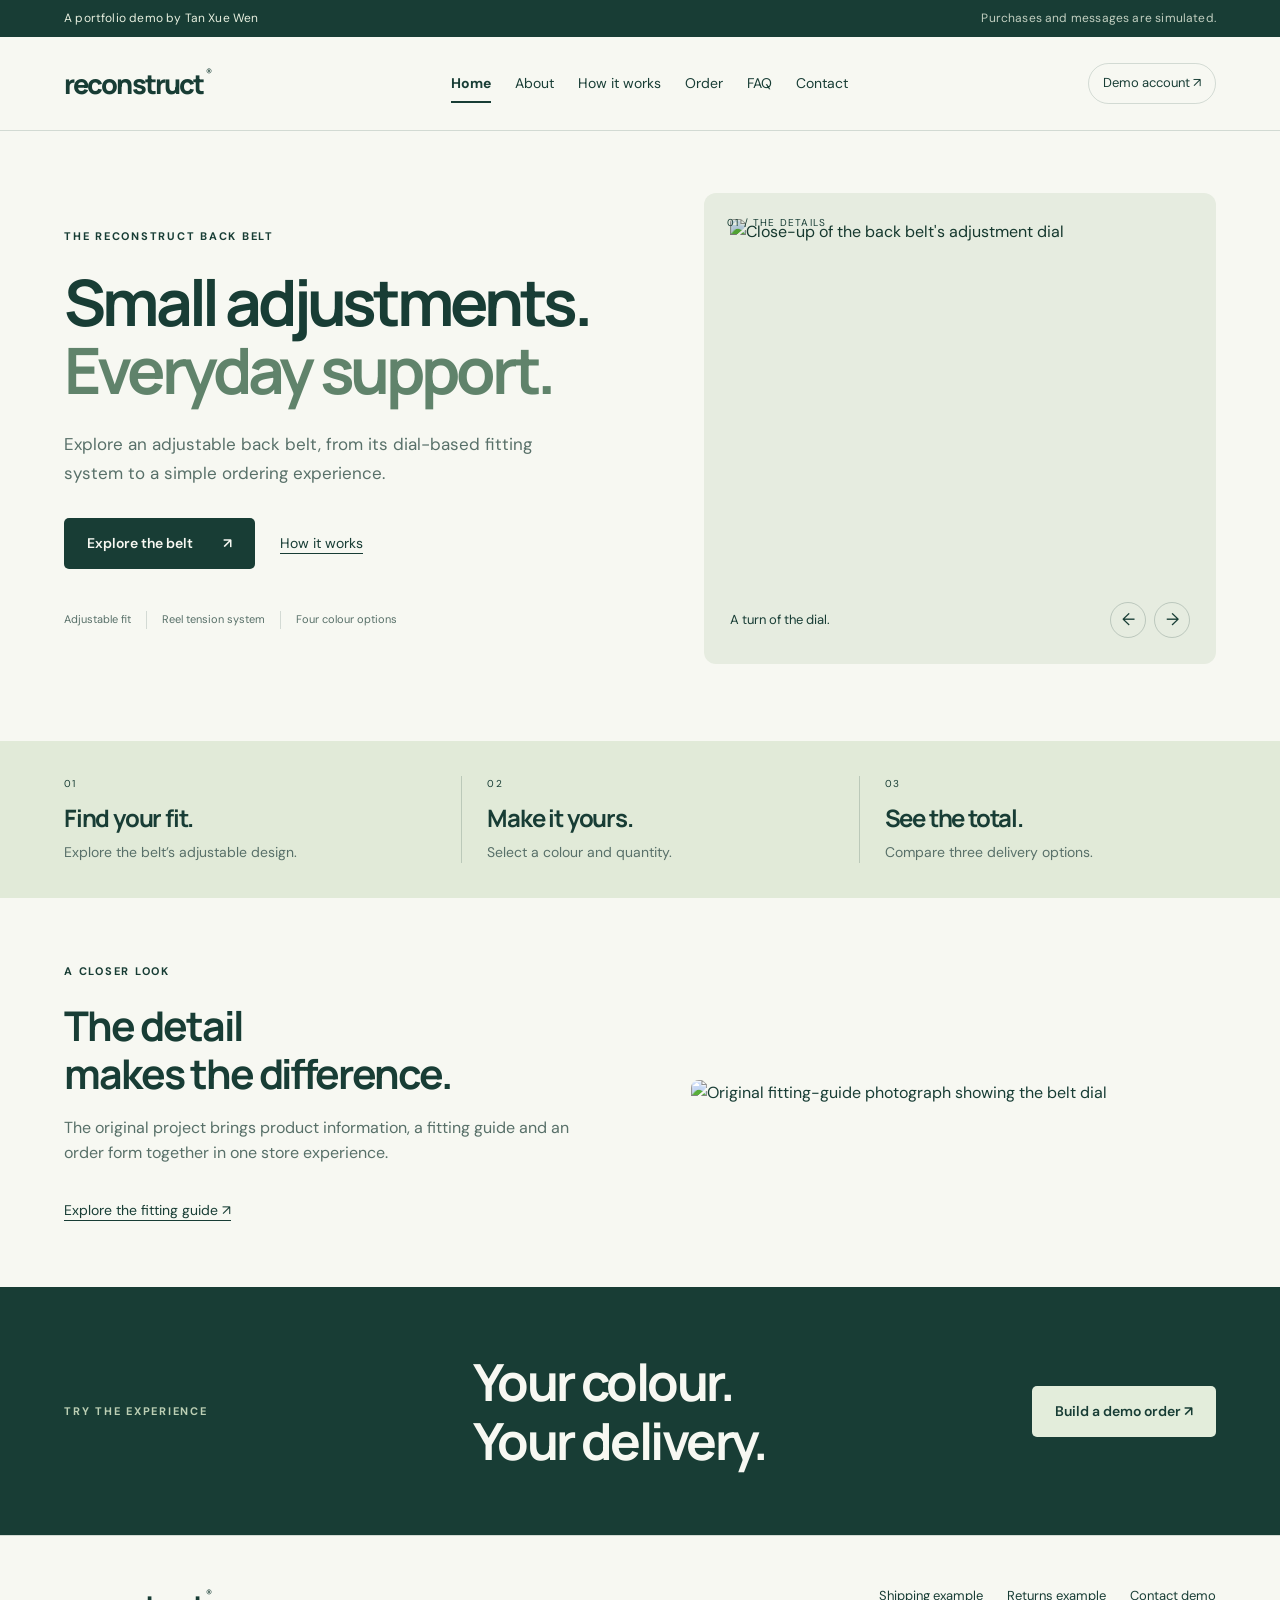
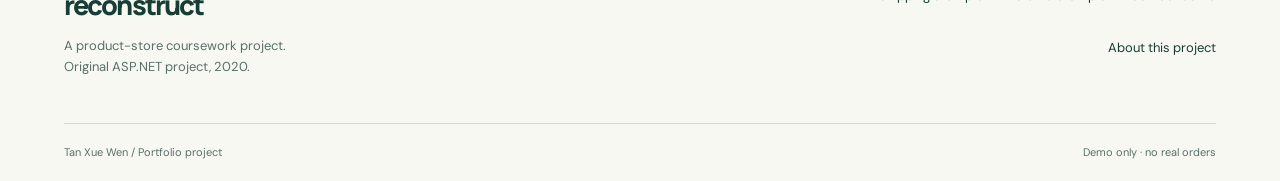
==== docs/index.html @ ed9a34ff "Add refreshed interactive storefront demo" ====
<!doctype html><html lang="en"><head><meta charset="utf-8"><meta name="viewport" content="width=device-width,initial-scale=1"><meta name="theme-color" content="#183d35"><meta name="description" content="Reconstruct: an interactive product-store coursework demo by Tan Xue Wen."><title>Home — Reconstruct</title><link rel="icon" href="data:image/svg+xml,%3Csvg xmlns='http://www.w3.org/2000/svg' viewBox='0 0 32 32'%3E%3Crect rx='8' width='32' height='32' fill='%23183d35'/%3E%3Ctext x='8' y='25' font-size='25' fill='%23e5f0d3'%3ER%3C/text%3E%3C/svg%3E"><link rel="stylesheet" href="styles.css"><script src="app.js" defer></script></head><body><a class="skip" href="#main">Skip to content</a><div class="demo-bar">A portfolio demo by Tan Xue Wen <span>Purchases and messages are simulated.</span></div><header class="site-header"><a class="logo" href="index.html">reconstruct<span>®</span></a><button class="menu-button" aria-label="Open menu" aria-expanded="false" aria-controls="main-nav">Menu <span>+</span></button><nav id="main-nav" aria-label="Main navigation"><a href="index.html" aria-current="page">Home</a><a href="about.html">About</a><a href="how-it-works.html">How it works</a><a href="order.html">Order</a><a href="faq.html">FAQ</a><a href="contact.html">Contact</a></nav><a class="account-link" href="account.html" id="account-link">Demo account <span>↗</span></a></header><main id="main"><section class="hero"><div class="hero-copy"><p class="eyebrow">THE RECONSTRUCT BACK BELT</p><h1>Small adjustments.<br><em>Everyday support.</em></h1><p class="lead">Explore an adjustable back belt, from its dial-based fitting system to a simple ordering experience.</p><div class="actions"><a class="button" href="order.html">Explore the belt <span>↗</span></a><a class="text-link" href="how-it-works.html">How it works</a></div><div class="hero-details"><span>Adjustable fit</span><span>Reel tension system</span><span>Four colour options</span></div></div><div class="hero-product"><span class="product-index">01 / THE DETAILS</span><img id="gallery-image" src="assets/dial.png" alt="Close-up of the back belt's adjustment dial"><div class="gallery-controls"><span id="gallery-caption" aria-live="polite">A turn of the dial.</span><div><button type="button" id="gallery-prev" aria-label="Previous product image">←</button><button type="button" id="gallery-next" aria-label="Next product image">→</button></div></div></div></section><section class="feature-strip"><div><span>01</span><h2>Find your fit.</h2><p>Explore the belt’s adjustable design.</p></div><div><span>02</span><h2>Make it yours.</h2><p>Select a colour and quantity.</p></div><div><span>03</span><h2>See the total.</h2><p>Compare three delivery options.</p></div></section><section class="section split"><div><p class="eyebrow">A CLOSER LOOK</p><h2>The detail<br>makes the difference.</h2><p>The original project brings product information, a fitting guide and an order form together in one store experience.</p><a class="text-link" href="how-it-works.html">Explore the fitting guide ↗</a></div><img src="assets/fitting.png" alt="Original fitting-guide photograph showing the belt dial" loading="lazy"></section><section class="cta"><p class="eyebrow">TRY THE EXPERIENCE</p><h2>Your colour.<br>Your delivery.</h2><a class="button light" href="order.html">Build a demo order ↗</a></section></main><footer><div class="footer-brand"><a class="logo" href="index.html">reconstruct<span>®</span></a><p>A product-store coursework project.<br>Original ASP.NET project, 2020.</p></div><div class="footer-links"><a href="shipping.html">Shipping example</a><a href="returns.html">Returns example</a><a href="contact.html">Contact demo</a><a href="about.html#project">About this project</a></div><div class="footer-note"><span>Tan Xue Wen / Portfolio project</span><span>Demo only · no real orders</span></div></footer></body></html>
---- docs/styles.css ----
@import url('https://fonts.googleapis.com/css2?family=DM+Sans:wght@400;500;600;700&family=Manrope:wght@400;500;600;700;800&display=swap');
:root{--ink:#183d35;--muted:#587069;--paper:#f7f8f2;--mint:#e1ead8;--line:#183d3529;--orange:#bb5731;--sans:'DM Sans',Arial,sans-serif;--display:'Manrope',Arial,sans-serif}
*{box-sizing:border-box}body{margin:0;background:var(--paper);color:var(--ink);font-family:var(--sans);line-height:1.6}h1,h2,h3,p{margin:0}h1,h2,h3{font-family:var(--display);line-height:1.15;letter-spacing:-.05em}a{color:inherit;text-decoration:none}button,input,select,textarea{font:inherit}button,a,input,select,textarea{outline-offset:4px}button{cursor:pointer}img{display:block;max-width:100%}[hidden]{display:none!important}:focus-visible{outline:3px solid var(--orange)}.skip{position:absolute;top:8px;left:15px;z-index:50;background:white;padding:8px 16px;transform:translateY(-180%)}.skip:focus{transform:none}.demo-bar{background:var(--ink);color:#e7efdf;padding:9px 5vw;display:flex;justify-content:space-between;font-size:12px;letter-spacing:.015em}.demo-bar span{opacity:.82}.site-header{padding:26px 5vw;display:flex;align-items:center;justify-content:space-between;gap:25px;border-bottom:1px solid var(--line)}.logo{font:800 27px var(--display);letter-spacing:-.07em}.logo>span{font:12px var(--sans);vertical-align:top;margin-left:3px}.site-header nav{display:flex;gap:24px;font-size:14px}.site-header nav a{position:relative;white-space:nowrap}.site-header nav a[aria-current]{font-weight:700}.site-header nav a[aria-current]:after{content:'';position:absolute;left:0;right:0;bottom:-8px;height:2px;background:var(--ink)}.account-link{font-size:13px;border:1px solid var(--line);padding:9px 14px;border-radius:30px;white-space:nowrap;max-width:200px;overflow:hidden;text-overflow:ellipsis}.account-link span{padding-left:8px}.menu-button{display:none}.hero{padding:45px 5vw 60px;display:grid;grid-template-columns:1.1fr 1fr;gap:6vw;align-items:center;max-width:1500px;margin:auto;min-height:610px}.eyebrow{font-size:11px;letter-spacing:.16em;font-weight:700;margin-bottom:23px;line-height:1.5}.hero h1{font-size:clamp(46px,5vw,78px);line-height:1.07;letter-spacing:-.065em}.hero h1 em{font-style:normal;color:#60836b}.lead{font-size:17px;color:var(--muted);line-height:1.7;max-width:490px;margin-top:25px}.actions{display:flex;align-items:center;gap:25px;flex-wrap:wrap;margin-top:30px}.button{border:0;display:inline-flex;align-items:center;justify-content:space-between;gap:30px;background:var(--ink);color:#f7f8f2;padding:16px 23px;border-radius:5px;font-size:14px;font-weight:600;line-height:1.4}.button:hover{background:#2f584c}.button.light{background:#e3eddb;color:var(--ink)}.text-link,.text-button{font-size:14px;text-decoration:underline;text-underline-offset:5px}.text-button{border:0;padding:0;background:none;color:var(--ink)}.hero-details{display:flex;gap:0;font-size:11px;color:var(--muted);margin-top:42px}.hero-details span{padding:0 15px;border-left:1px solid var(--line)}.hero-details span:first-child{padding-left:0;border:0}.hero-product{background:#e6ece0;position:relative;border-radius:12px;padding:26px}.product-index{position:absolute;top:22px;left:23px;font-size:10px;letter-spacing:.12em;z-index:1}.hero-product>img{width:100%;height:365px;object-fit:cover;mix-blend-mode:multiply;border-radius:4px}.gallery-controls{display:flex;justify-content:space-between;align-items:center;gap:15px;margin-top:18px;font-size:13px}.gallery-controls>div{display:flex;gap:8px}.gallery-controls button{border:1px solid #183d3535;border-radius:50%;width:36px;height:36px;background:none;color:var(--ink);font-size:17px}.gallery-controls button:hover{background:var(--paper)}.feature-strip{padding:35px 5vw;display:grid;grid-template-columns:repeat(3,1fr);gap:40px;background:var(--mint)}.feature-strip>div{padding-left:25px;border-left:1px solid #183d3530;position:relative}.feature-strip>div:first-child{padding-left:0;border:0}.feature-strip span{display:block;font-size:10px;letter-spacing:.12em;margin-bottom:12px}.feature-strip h2{font-size:24px}.feature-strip p{font-size:14px;color:var(--muted);margin-top:9px}.section{padding:65px 5vw;max-width:1500px;margin:auto}.split{display:grid;grid-template-columns:1fr 1fr;gap:8vw;align-items:center}.section h2{font-size:clamp(30px,3.2vw,48px)}.section p:not(.eyebrow){color:var(--muted);margin:18px 0;max-width:560px}.split>img{width:100%;border-radius:8px}.split .text-link{display:inline-block;margin-top:15px}.cta{background:var(--ink);color:var(--paper);padding:65px 5vw;display:flex;align-items:center;justify-content:space-between;gap:40px}.cta .eyebrow{margin:0;color:#bccfb4}.cta h2{font-size:clamp(40px,4vw,60px)}footer{padding:50px 5vw 20px;display:grid;grid-template-columns:1fr 1fr;gap:45px;border-top:1px solid var(--line)}.footer-brand p{font-size:13px;color:var(--muted);margin-top:13px}.footer-links{display:flex;justify-content:flex-end;align-items:flex-start;flex-wrap:wrap;gap:12px 24px;font-size:13px;max-width:400px;justify-self:end}.footer-note{grid-column:1/-1;display:flex;justify-content:space-between;gap:20px;border-top:1px solid var(--line);padding-top:20px;font-size:11px;color:var(--muted)}.page-intro{padding:65px 5vw 25px;max-width:1500px;margin:auto}.page-intro h1{font-size:clamp(46px,5vw,72px)}.page-intro.compact{padding-bottom:0}.wide-image{width:100%;border-radius:8px}.project-notes{background:var(--mint);max-width:none}.note-grid{display:grid;grid-template-columns:repeat(3,1fr);gap:40px;margin-top:40px}.note-grid h3{font-size:24px}.note-grid p{font-size:15px}.order-layout{display:grid;grid-template-columns:1fr 1.2fr;align-items:start;gap:8vw}.order-summary{position:sticky;top:25px;border:1px solid var(--line);padding:26px;border-radius:10px;background:white}.order-summary>img{width:100%;max-height:300px;object-fit:contain;margin-bottom:24px}.order-summary h2{font-size:36px}.order-summary small{font:13px var(--sans);letter-spacing:0;color:var(--muted)}.order-summary .eyebrow{margin-bottom:14px}.order-summary dl{margin-top:30px}.order-summary dl>div{display:flex;justify-content:space-between;gap:20px;padding:12px 0;border-bottom:1px solid var(--line);font-size:14px}.order-summary dd{margin:0}.order-summary dl .total{font-size:20px;font-weight:700;padding-top:18px}.small{font-size:12px!important;color:var(--muted)}.form-top{display:flex;align-items:center;justify-content:space-between;gap:20px;margin-bottom:12px}.form-top h2,form h2{font-size:26px}.field{margin-bottom:20px;min-width:0}.field>label{display:block;font-weight:600;font-size:14px;margin-bottom:8px}.field input,.field select,.field textarea{display:block;width:100%;background:#fff;border:1px solid #183d3540;padding:12px 14px;border-radius:5px;color:var(--ink);font-size:16px;line-height:1.5}.field input:focus,.field select:focus,.field textarea:focus{border-color:var(--ink)}.field-pair{display:grid;grid-template-columns:1fr 1fr;gap:20px}.form-hint{font-size:12px;color:var(--muted);margin:0 0 20px!important;display:block}.field .form-hint{margin-top:7px!important}.form-section-title{margin:35px 0 24px}fieldset{padding:0;border:0;margin:0 0 28px}legend{font-weight:600;font-size:14px;margin-bottom:12px}.colour-options{display:flex;gap:10px;flex-wrap:wrap}.colour-options label{display:flex;align-items:center;gap:7px;padding:9px 11px;background:#fff;border:1px solid var(--line);border-radius:5px;font-size:13px}.colour-options span{width:13px;height:13px;border-radius:50%;background:var(--swatch)}input[type=radio],input[type=checkbox]{accent-color:var(--ink);width:16px;height:16px;flex-shrink:0}.shipping-options label{display:flex;align-items:center;gap:12px;border:1px solid var(--line);padding:13px;border-radius:5px;background:#fff;margin-bottom:9px;font-size:14px}.shipping-options label small{display:block;color:var(--muted);font-size:12px}.shipping-options strong{margin-left:auto;font-size:13px}.check-field{display:flex;align-items:center;gap:10px;font-size:13px;margin-bottom:24px}.form-actions{display:flex;align-items:center;gap:25px;flex-wrap:wrap}.form-result{background:var(--mint);border:1px solid #183d3545;border-radius:8px;padding:22px;margin-top:25px!important;color:var(--ink)!important}.form-result h3{font-size:24px;margin-bottom:16px}.form-result p{color:var(--ink)!important}.faq-list{max-width:1000px}.faq-list details{padding:24px 0;border-bottom:1px solid var(--line)}.faq-list summary{display:flex;justify-content:space-between;gap:25px;cursor:pointer;list-style:none;font-size:20px;font-weight:600;line-height:1.4}.faq-list summary::-webkit-details-marker{display:none}.faq-list summary span{font-weight:400;font-size:25px;flex-shrink:0}.faq-list details[open] summary span{transform:rotate(45deg)}.faq-list .text-link{display:inline-block;margin-top:32px}.contact-layout{display:grid;grid-template-columns:.8fr 1fr;gap:12vw}.contact-layout form{max-width:580px}.account-section{max-width:760px;margin-left:0}.account-section .small{margin-top:30px}.policy{max-width:1000px;margin-left:0}.policy table{width:100%;border-collapse:collapse;margin:30px 0;text-align:left;font-size:15px}.policy th,.policy td{border-bottom:1px solid var(--line);padding:15px 10px}.policy th{font-size:12px;color:var(--muted)}
@media(min-width:1500px){.demo-bar,.site-header,.feature-strip,.cta,footer{padding-left:max(5vw,calc((100vw - 1350px)/2));padding-right:max(5vw,calc((100vw - 1350px)/2))}}
@media(max-width:1050px){.site-header{gap:15px}.site-header nav{gap:15px;font-size:13px}.logo{font-size:23px}.account-link{font-size:12px;padding:8px 11px}.hero{gap:4vw}.hero h1{font-size:55px}.hero-product>img{height:310px}.hero-details{flex-wrap:wrap;gap:10px;font-size:10px}.hero-details span{padding:0 10px}.order-layout{gap:5vw}.form-top{align-items:flex-start;flex-direction:column;gap:10px}}
@media(max-width:760px){.demo-bar{padding:9px 6vw;font-size:10px;display:block;text-align:center}.demo-bar span{display:none}.site-header{padding:22px 6vw;flex-wrap:wrap;position:relative}.logo{font-size:24px}.menu-button{display:flex;align-items:center;gap:12px;margin-left:auto;border:0;background:none;color:var(--ink);font-size:13px;padding:8px}.site-header nav{display:none;order:5;width:100%;flex-wrap:wrap;padding:12px 0 5px;gap:20px}.site-header nav.open{display:flex}.account-link{font-size:11px;max-width:145px}.hero{padding:38px 6vw 40px;grid-template-columns:1fr;gap:35px;min-height:0}.hero h1{font-size:clamp(40px,9vw,60px);letter-spacing:-.065em}.hero .eyebrow{margin-bottom:18px}.lead{font-size:16px;margin-top:22px}.hero-details{margin-top:27px;font-size:11px;gap:8px}.hero-product{padding:20px}.hero-product>img{height:290px}.actions{gap:22px}.feature-strip{padding:30px 6vw;grid-template-columns:1fr;gap:25px}.feature-strip>div,.feature-strip>div:first-child{padding-left:40px;border:0}.feature-strip span{position:absolute;left:0;top:7px}.feature-strip h2{font-size:23px}.section{padding:40px 6vw}.split{grid-template-columns:1fr;gap:28px}.section h2{font-size:34px}.cta{padding:45px 6vw;display:block}.cta h2{font-size:44px;margin:20px 0 26px}footer{padding:35px 6vw 20px;grid-template-columns:1fr;gap:25px}.footer-links{justify-self:start;justify-content:flex-start}.footer-note{font-size:10px;flex-wrap:wrap;gap:6px}.page-intro{padding:40px 6vw 15px}.page-intro h1{font-size:45px}.note-grid{grid-template-columns:1fr;gap:15px}.order-layout{grid-template-columns:1fr;gap:35px}.order-summary{position:static;padding:20px}.order-summary>img{height:180px}.order-summary h2{font-size:32px}.form-top{flex-direction:row;align-items:center}.form-top h2{font-size:24px}.form-top .text-button{font-size:12px}.field-pair{gap:12px}.field select{padding:12px 8px;font-size:14px}.form-result{padding:18px}.contact-layout{grid-template-columns:1fr;gap:20px}.faq-list summary{font-size:18px}.policy table{font-size:12px}.policy th,.policy td{padding:12px 5px}}
@media(prefers-reduced-motion:reduce){*,*:before,*:after{scroll-behavior:auto!important;transition:none!important;animation:none!important}}
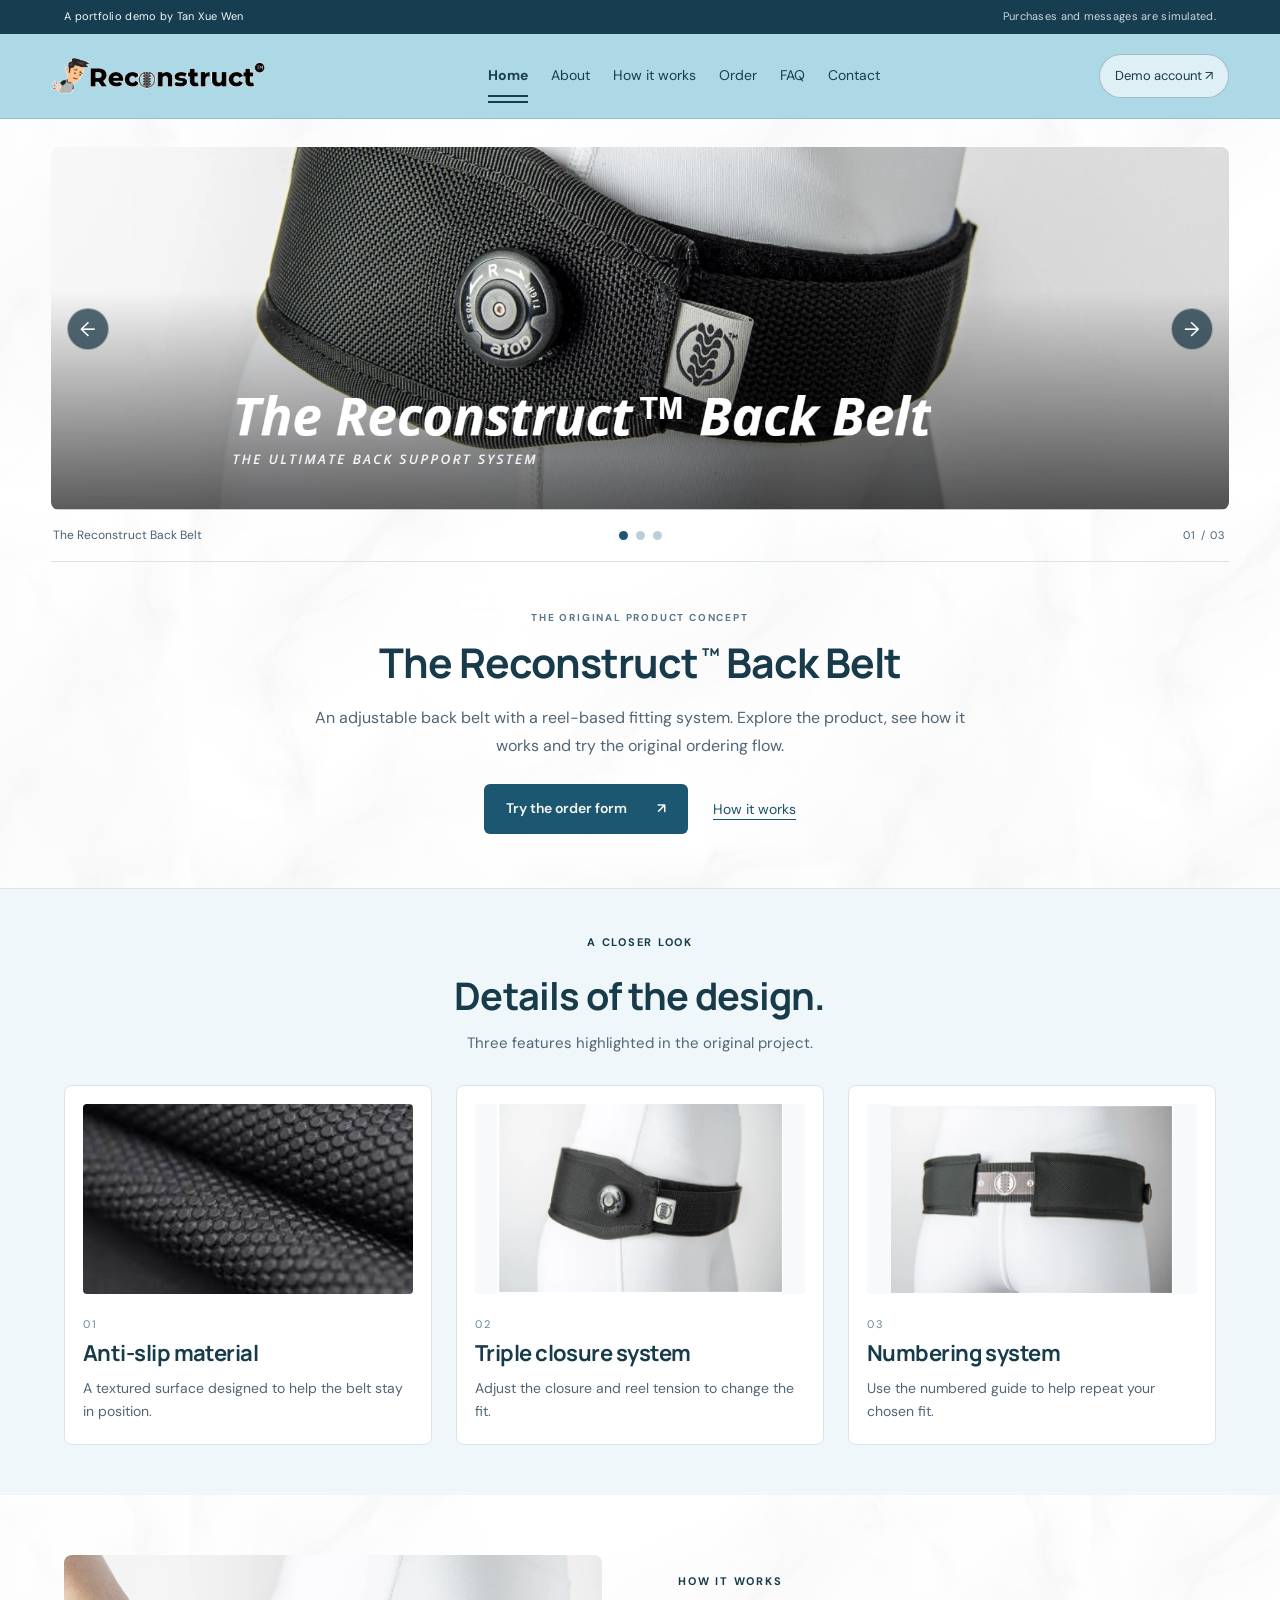
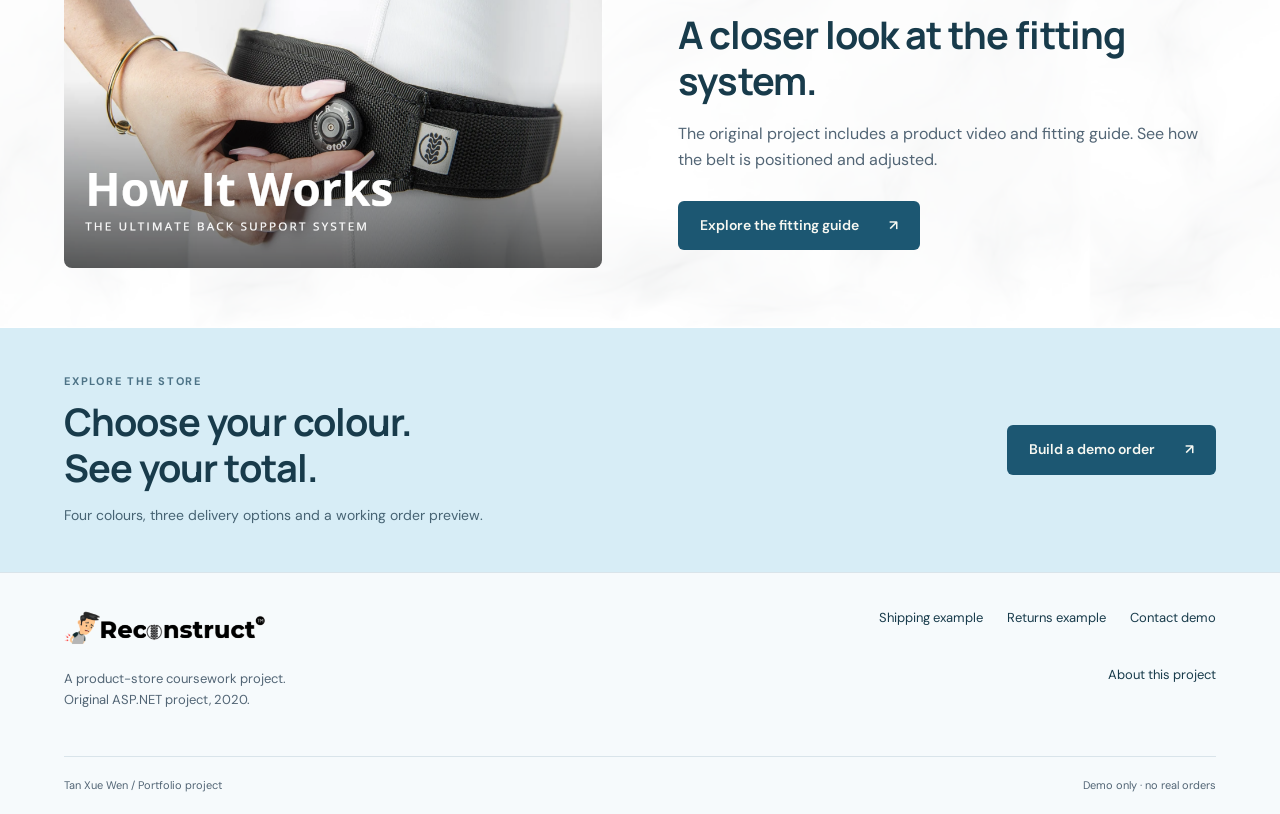
==== commit 5c22b5b4: "Refine original layout with blue navigation, wide slideshow and responsive sections" ====
--- a/docs/index.html
+++ b/docs/index.html
@@ -1 +1,8 @@
-<!doctype html><html lang="en"><head><meta charset="utf-8"><meta name="viewport" content="width=device-width,initial-scale=1"><meta name="theme-color" content="#183d35"><meta name="description" content="Reconstruct: an interactive product-store coursework demo by Tan Xue Wen."><title>Home — Reconstruct</title><link rel="icon" href="data:image/svg+xml,%3Csvg xmlns='http://www.w3.org/2000/svg' viewBox='0 0 32 32'%3E%3Crect rx='8' width='32' height='32' fill='%23183d35'/%3E%3Ctext x='8' y='25' font-size='25' fill='%23e5f0d3'%3ER%3C/text%3E%3C/svg%3E"><link rel="stylesheet" href="styles.css"><script src="app.js" defer></script></head><body><a class="skip" href="#main">Skip to content</a><div class="demo-bar">A portfolio demo by Tan Xue Wen <span>Purchases and messages are simulated.</span></div><header class="site-header"><a class="logo" href="index.html">reconstruct<span>®</span></a><button class="menu-button" aria-label="Open menu" aria-expanded="false" aria-controls="main-nav">Menu <span>+</span></button><nav id="main-nav" aria-label="Main navigation"><a href="index.html" aria-current="page">Home</a><a href="about.html">About</a><a href="how-it-works.html">How it works</a><a href="order.html">Order</a><a href="faq.html">FAQ</a><a href="contact.html">Contact</a></nav><a class="account-link" href="account.html" id="account-link">Demo account <span>↗</span></a></header><main id="main"><section class="hero"><div class="hero-copy"><p class="eyebrow">THE RECONSTRUCT BACK BELT</p><h1>Small adjustments.<br><em>Everyday support.</em></h1><p class="lead">Explore an adjustable back belt, from its dial-based fitting system to a simple ordering experience.</p><div class="actions"><a class="button" href="order.html">Explore the belt <span>↗</span></a><a class="text-link" href="how-it-works.html">How it works</a></div><div class="hero-details"><span>Adjustable fit</span><span>Reel tension system</span><span>Four colour options</span></div></div><div class="hero-product"><span class="product-index">01 / THE DETAILS</span><img id="gallery-image" src="assets/dial.png" alt="Close-up of the back belt's adjustment dial"><div class="gallery-controls"><span id="gallery-caption" aria-live="polite">A turn of the dial.</span><div><button type="button" id="gallery-prev" aria-label="Previous product image">←</button><button type="button" id="gallery-next" aria-label="Next product image">→</button></div></div></div></section><section class="feature-strip"><div><span>01</span><h2>Find your fit.</h2><p>Explore the belt’s adjustable design.</p></div><div><span>02</span><h2>Make it yours.</h2><p>Select a colour and quantity.</p></div><div><span>03</span><h2>See the total.</h2><p>Compare three delivery options.</p></div></section><section class="section split"><div><p class="eyebrow">A CLOSER LOOK</p><h2>The detail<br>makes the difference.</h2><p>The original project brings product information, a fitting guide and an order form together in one store experience.</p><a class="text-link" href="how-it-works.html">Explore the fitting guide ↗</a></div><img src="assets/fitting.png" alt="Original fitting-guide photograph showing the belt dial" loading="lazy"></section><section class="cta"><p class="eyebrow">TRY THE EXPERIENCE</p><h2>Your colour.<br>Your delivery.</h2><a class="button light" href="order.html">Build a demo order ↗</a></section></main><footer><div class="footer-brand"><a class="logo" href="index.html">reconstruct<span>®</span></a><p>A product-store coursework project.<br>Original ASP.NET project, 2020.</p></div><div class="footer-links"><a href="shipping.html">Shipping example</a><a href="returns.html">Returns example</a><a href="contact.html">Contact demo</a><a href="about.html#project">About this project</a></div><div class="footer-note"><span>Tan Xue Wen / Portfolio project</span><span>Demo only · no real orders</span></div></footer></body></html>+<!doctype html><html lang="en"><head><meta charset="utf-8"><meta name="viewport" content="width=device-width,initial-scale=1"><meta name="theme-color" content="#add8e6"><meta name="description" content="Reconstruct: an interactive product-store coursework demo by Tan Xue Wen."><title>Home — Reconstruct</title><link rel="icon" href="data:image/svg+xml,%3Csvg xmlns='http://www.w3.org/2000/svg' viewBox='0 0 32 32'%3E%3Crect rx='8' width='32' height='32' fill='%23183d35'/%3E%3Ctext x='8' y='25' font-size='25' fill='%23e5f0d3'%3ER%3C/text%3E%3C/svg%3E"><link rel="stylesheet" href="styles.css?v=20261004-refined-original"><script src="app.js?v=20261004-refined-original" defer></script></head><body><a class="skip" href="#main">Skip to content</a><div class="demo-bar">A portfolio demo by Tan Xue Wen <span>Purchases and messages are simulated.</span></div><header class="site-header"><a class="logo" href="index.html" aria-label="Reconstruct home"><img src="assets/original-logo.png" alt="Reconstruct"></a><button class="menu-button" aria-label="Open menu" aria-expanded="false" aria-controls="main-nav">Menu <span>+</span></button><nav id="main-nav" aria-label="Main navigation"><a href="index.html" aria-current="page">Home</a><a href="about.html">About</a><a href="how-it-works.html">How it works</a><a href="order.html">Order</a><a href="faq.html">FAQ</a><a href="contact.html">Contact</a></nav><a class="account-link" href="account.html" id="account-link">Demo account <span>↗</span></a></header><main id="main"><section class="original-showcase" aria-label="Product slideshow">
+  <div class="original-gallery"><img id="gallery-image" src="assets/original-banner.png" alt="Original Reconstruct Back Belt product banner"><button type="button" id="gallery-prev" aria-label="Previous product image">←</button><button type="button" id="gallery-next" aria-label="Next product image">→</button></div>
+  <div class="gallery-controls"><span id="gallery-caption" aria-live="polite">The Reconstruct Back Belt</span><div class="gallery-dots" aria-label="Choose product image"><button type="button" data-slide="0" aria-label="Show product banner" aria-pressed="true"></button><button type="button" data-slide="1" aria-label="Show belt view" aria-pressed="false"></button><button type="button" data-slide="2" aria-label="Show adjustment dial" aria-pressed="false"></button></div><span class="gallery-count" id="gallery-count">01 / 03</span></div>
+</section>
+<section class="product-intro"><p class="eyebrow">THE ORIGINAL PRODUCT CONCEPT</p><h1>The Reconstruct<span>™</span> Back Belt</h1><p class="lead">An adjustable back belt with a reel-based fitting system. Explore the product, see how it works and try the original ordering flow.</p><div class="actions"><a class="button" href="order.html">Try the order form <span>↗</span></a><a class="text-link" href="how-it-works.html">How it works</a></div></section>
+<section class="section product-features"><div class="section-heading"><p class="eyebrow">A CLOSER LOOK</p><h2>Details of the design.</h2><p>Three features highlighted in the original project.</p></div><div class="feature-cards"><article><img src="assets/anti-slip.jpg" alt="Close-up of the belt's textured fabric" loading="lazy"><span class="feature-number">01</span><h3>Anti-slip material</h3><p>A textured surface designed to help the belt stay in position.</p></article><article><img src="assets/closure.png" alt="Front view of the belt's closure and adjustment dial" loading="lazy"><span class="feature-number">02</span><h3>Triple closure system</h3><p>Adjust the closure and reel tension to change the fit.</p></article><article><img src="assets/numbering.png" alt="Belt laid open with its numbered fitting guide visible" loading="lazy"><span class="feature-number">03</span><h3>Numbering system</h3><p>Use the numbered guide to help repeat your chosen fit.</p></article></div></section>
+<section class="section split original-guide"><img src="assets/fitting.png" alt="Original product fitting-guide photograph" loading="lazy"><div><p class="eyebrow">HOW IT WORKS</p><h2>A closer look at the fitting system.</h2><p>The original project includes a product video and fitting guide. See how the belt is positioned and adjusted.</p><a class="button" href="how-it-works.html">Explore the fitting guide <span>↗</span></a></div></section>
+<section class="cta"><div><p class="eyebrow">EXPLORE THE STORE</p><h2>Choose your colour.<br>See your total.</h2><p>Four colours, three delivery options and a working order preview.</p></div><a class="button" href="order.html">Build a demo order <span>↗</span></a></section></main><footer><div class="footer-brand"><a class="logo" href="index.html" aria-label="Reconstruct home"><img src="assets/original-logo.png" alt="Reconstruct"></a><p>A product-store coursework project.<br>Original ASP.NET project, 2020.</p></div><div class="footer-links"><a href="shipping.html">Shipping example</a><a href="returns.html">Returns example</a><a href="contact.html">Contact demo</a><a href="about.html#project">About this project</a></div><div class="footer-note"><span>Tan Xue Wen / Portfolio project</span><span>Demo only · no real orders</span></div></footer></body></html>
--- a/docs/styles.css
+++ b/docs/styles.css
@@ -1,7 +1,53 @@
-@import url('https://fonts.googleapis.com/css2?family=DM+Sans:wght@400;500;600;700&family=Manrope:wght@400;500;600;700;800&display=swap');
-:root{--ink:#183d35;--muted:#587069;--paper:#f7f8f2;--mint:#e1ead8;--line:#183d3529;--orange:#bb5731;--sans:'DM Sans',Arial,sans-serif;--display:'Manrope',Arial,sans-serif}
-*{box-sizing:border-box}body{margin:0;background:var(--paper);color:var(--ink);font-family:var(--sans);line-height:1.6}h1,h2,h3,p{margin:0}h1,h2,h3{font-family:var(--display);line-height:1.15;letter-spacing:-.05em}a{color:inherit;text-decoration:none}button,input,select,textarea{font:inherit}button,a,input,select,textarea{outline-offset:4px}button{cursor:pointer}img{display:block;max-width:100%}[hidden]{display:none!important}:focus-visible{outline:3px solid var(--orange)}.skip{position:absolute;top:8px;left:15px;z-index:50;background:white;padding:8px 16px;transform:translateY(-180%)}.skip:focus{transform:none}.demo-bar{background:var(--ink);color:#e7efdf;padding:9px 5vw;display:flex;justify-content:space-between;font-size:12px;letter-spacing:.015em}.demo-bar span{opacity:.82}.site-header{padding:26px 5vw;display:flex;align-items:center;justify-content:space-between;gap:25px;border-bottom:1px solid var(--line)}.logo{font:800 27px var(--display);letter-spacing:-.07em}.logo>span{font:12px var(--sans);vertical-align:top;margin-left:3px}.site-header nav{display:flex;gap:24px;font-size:14px}.site-header nav a{position:relative;white-space:nowrap}.site-header nav a[aria-current]{font-weight:700}.site-header nav a[aria-current]:after{content:'';position:absolute;left:0;right:0;bottom:-8px;height:2px;background:var(--ink)}.account-link{font-size:13px;border:1px solid var(--line);padding:9px 14px;border-radius:30px;white-space:nowrap;max-width:200px;overflow:hidden;text-overflow:ellipsis}.account-link span{padding-left:8px}.menu-button{display:none}.hero{padding:45px 5vw 60px;display:grid;grid-template-columns:1.1fr 1fr;gap:6vw;align-items:center;max-width:1500px;margin:auto;min-height:610px}.eyebrow{font-size:11px;letter-spacing:.16em;font-weight:700;margin-bottom:23px;line-height:1.5}.hero h1{font-size:clamp(46px,5vw,78px);line-height:1.07;letter-spacing:-.065em}.hero h1 em{font-style:normal;color:#60836b}.lead{font-size:17px;color:var(--muted);line-height:1.7;max-width:490px;margin-top:25px}.actions{display:flex;align-items:center;gap:25px;flex-wrap:wrap;margin-top:30px}.button{border:0;display:inline-flex;align-items:center;justify-content:space-between;gap:30px;background:var(--ink);color:#f7f8f2;padding:16px 23px;border-radius:5px;font-size:14px;font-weight:600;line-height:1.4}.button:hover{background:#2f584c}.button.light{background:#e3eddb;color:var(--ink)}.text-link,.text-button{font-size:14px;text-decoration:underline;text-underline-offset:5px}.text-button{border:0;padding:0;background:none;color:var(--ink)}.hero-details{display:flex;gap:0;font-size:11px;color:var(--muted);margin-top:42px}.hero-details span{padding:0 15px;border-left:1px solid var(--line)}.hero-details span:first-child{padding-left:0;border:0}.hero-product{background:#e6ece0;position:relative;border-radius:12px;padding:26px}.product-index{position:absolute;top:22px;left:23px;font-size:10px;letter-spacing:.12em;z-index:1}.hero-product>img{width:100%;height:365px;object-fit:cover;mix-blend-mode:multiply;border-radius:4px}.gallery-controls{display:flex;justify-content:space-between;align-items:center;gap:15px;margin-top:18px;font-size:13px}.gallery-controls>div{display:flex;gap:8px}.gallery-controls button{border:1px solid #183d3535;border-radius:50%;width:36px;height:36px;background:none;color:var(--ink);font-size:17px}.gallery-controls button:hover{background:var(--paper)}.feature-strip{padding:35px 5vw;display:grid;grid-template-columns:repeat(3,1fr);gap:40px;background:var(--mint)}.feature-strip>div{padding-left:25px;border-left:1px solid #183d3530;position:relative}.feature-strip>div:first-child{padding-left:0;border:0}.feature-strip span{display:block;font-size:10px;letter-spacing:.12em;margin-bottom:12px}.feature-strip h2{font-size:24px}.feature-strip p{font-size:14px;color:var(--muted);margin-top:9px}.section{padding:65px 5vw;max-width:1500px;margin:auto}.split{display:grid;grid-template-columns:1fr 1fr;gap:8vw;align-items:center}.section h2{font-size:clamp(30px,3.2vw,48px)}.section p:not(.eyebrow){color:var(--muted);margin:18px 0;max-width:560px}.split>img{width:100%;border-radius:8px}.split .text-link{display:inline-block;margin-top:15px}.cta{background:var(--ink);color:var(--paper);padding:65px 5vw;display:flex;align-items:center;justify-content:space-between;gap:40px}.cta .eyebrow{margin:0;color:#bccfb4}.cta h2{font-size:clamp(40px,4vw,60px)}footer{padding:50px 5vw 20px;display:grid;grid-template-columns:1fr 1fr;gap:45px;border-top:1px solid var(--line)}.footer-brand p{font-size:13px;color:var(--muted);margin-top:13px}.footer-links{display:flex;justify-content:flex-end;align-items:flex-start;flex-wrap:wrap;gap:12px 24px;font-size:13px;max-width:400px;justify-self:end}.footer-note{grid-column:1/-1;display:flex;justify-content:space-between;gap:20px;border-top:1px solid var(--line);padding-top:20px;font-size:11px;color:var(--muted)}.page-intro{padding:65px 5vw 25px;max-width:1500px;margin:auto}.page-intro h1{font-size:clamp(46px,5vw,72px)}.page-intro.compact{padding-bottom:0}.wide-image{width:100%;border-radius:8px}.project-notes{background:var(--mint);max-width:none}.note-grid{display:grid;grid-template-columns:repeat(3,1fr);gap:40px;margin-top:40px}.note-grid h3{font-size:24px}.note-grid p{font-size:15px}.order-layout{display:grid;grid-template-columns:1fr 1.2fr;align-items:start;gap:8vw}.order-summary{position:sticky;top:25px;border:1px solid var(--line);padding:26px;border-radius:10px;background:white}.order-summary>img{width:100%;max-height:300px;object-fit:contain;margin-bottom:24px}.order-summary h2{font-size:36px}.order-summary small{font:13px var(--sans);letter-spacing:0;color:var(--muted)}.order-summary .eyebrow{margin-bottom:14px}.order-summary dl{margin-top:30px}.order-summary dl>div{display:flex;justify-content:space-between;gap:20px;padding:12px 0;border-bottom:1px solid var(--line);font-size:14px}.order-summary dd{margin:0}.order-summary dl .total{font-size:20px;font-weight:700;padding-top:18px}.small{font-size:12px!important;color:var(--muted)}.form-top{display:flex;align-items:center;justify-content:space-between;gap:20px;margin-bottom:12px}.form-top h2,form h2{font-size:26px}.field{margin-bottom:20px;min-width:0}.field>label{display:block;font-weight:600;font-size:14px;margin-bottom:8px}.field input,.field select,.field textarea{display:block;width:100%;background:#fff;border:1px solid #183d3540;padding:12px 14px;border-radius:5px;color:var(--ink);font-size:16px;line-height:1.5}.field input:focus,.field select:focus,.field textarea:focus{border-color:var(--ink)}.field-pair{display:grid;grid-template-columns:1fr 1fr;gap:20px}.form-hint{font-size:12px;color:var(--muted);margin:0 0 20px!important;display:block}.field .form-hint{margin-top:7px!important}.form-section-title{margin:35px 0 24px}fieldset{padding:0;border:0;margin:0 0 28px}legend{font-weight:600;font-size:14px;margin-bottom:12px}.colour-options{display:flex;gap:10px;flex-wrap:wrap}.colour-options label{display:flex;align-items:center;gap:7px;padding:9px 11px;background:#fff;border:1px solid var(--line);border-radius:5px;font-size:13px}.colour-options span{width:13px;height:13px;border-radius:50%;background:var(--swatch)}input[type=radio],input[type=checkbox]{accent-color:var(--ink);width:16px;height:16px;flex-shrink:0}.shipping-options label{display:flex;align-items:center;gap:12px;border:1px solid var(--line);padding:13px;border-radius:5px;background:#fff;margin-bottom:9px;font-size:14px}.shipping-options label small{display:block;color:var(--muted);font-size:12px}.shipping-options strong{margin-left:auto;font-size:13px}.check-field{display:flex;align-items:center;gap:10px;font-size:13px;margin-bottom:24px}.form-actions{display:flex;align-items:center;gap:25px;flex-wrap:wrap}.form-result{background:var(--mint);border:1px solid #183d3545;border-radius:8px;padding:22px;margin-top:25px!important;color:var(--ink)!important}.form-result h3{font-size:24px;margin-bottom:16px}.form-result p{color:var(--ink)!important}.faq-list{max-width:1000px}.faq-list details{padding:24px 0;border-bottom:1px solid var(--line)}.faq-list summary{display:flex;justify-content:space-between;gap:25px;cursor:pointer;list-style:none;font-size:20px;font-weight:600;line-height:1.4}.faq-list summary::-webkit-details-marker{display:none}.faq-list summary span{font-weight:400;font-size:25px;flex-shrink:0}.faq-list details[open] summary span{transform:rotate(45deg)}.faq-list .text-link{display:inline-block;margin-top:32px}.contact-layout{display:grid;grid-template-columns:.8fr 1fr;gap:12vw}.contact-layout form{max-width:580px}.account-section{max-width:760px;margin-left:0}.account-section .small{margin-top:30px}.policy{max-width:1000px;margin-left:0}.policy table{width:100%;border-collapse:collapse;margin:30px 0;text-align:left;font-size:15px}.policy th,.policy td{border-bottom:1px solid var(--line);padding:15px 10px}.policy th{font-size:12px;color:var(--muted)}
-@media(min-width:1500px){.demo-bar,.site-header,.feature-strip,.cta,footer{padding-left:max(5vw,calc((100vw - 1350px)/2));padding-right:max(5vw,calc((100vw - 1350px)/2))}}
-@media(max-width:1050px){.site-header{gap:15px}.site-header nav{gap:15px;font-size:13px}.logo{font-size:23px}.account-link{font-size:12px;padding:8px 11px}.hero{gap:4vw}.hero h1{font-size:55px}.hero-product>img{height:310px}.hero-details{flex-wrap:wrap;gap:10px;font-size:10px}.hero-details span{padding:0 10px}.order-layout{gap:5vw}.form-top{align-items:flex-start;flex-direction:column;gap:10px}}
-@media(max-width:760px){.demo-bar{padding:9px 6vw;font-size:10px;display:block;text-align:center}.demo-bar span{display:none}.site-header{padding:22px 6vw;flex-wrap:wrap;position:relative}.logo{font-size:24px}.menu-button{display:flex;align-items:center;gap:12px;margin-left:auto;border:0;background:none;color:var(--ink);font-size:13px;padding:8px}.site-header nav{display:none;order:5;width:100%;flex-wrap:wrap;padding:12px 0 5px;gap:20px}.site-header nav.open{display:flex}.account-link{font-size:11px;max-width:145px}.hero{padding:38px 6vw 40px;grid-template-columns:1fr;gap:35px;min-height:0}.hero h1{font-size:clamp(40px,9vw,60px);letter-spacing:-.065em}.hero .eyebrow{margin-bottom:18px}.lead{font-size:16px;margin-top:22px}.hero-details{margin-top:27px;font-size:11px;gap:8px}.hero-product{padding:20px}.hero-product>img{height:290px}.actions{gap:22px}.feature-strip{padding:30px 6vw;grid-template-columns:1fr;gap:25px}.feature-strip>div,.feature-strip>div:first-child{padding-left:40px;border:0}.feature-strip span{position:absolute;left:0;top:7px}.feature-strip h2{font-size:23px}.section{padding:40px 6vw}.split{grid-template-columns:1fr;gap:28px}.section h2{font-size:34px}.cta{padding:45px 6vw;display:block}.cta h2{font-size:44px;margin:20px 0 26px}footer{padding:35px 6vw 20px;grid-template-columns:1fr;gap:25px}.footer-links{justify-self:start;justify-content:flex-start}.footer-note{font-size:10px;flex-wrap:wrap;gap:6px}.page-intro{padding:40px 6vw 15px}.page-intro h1{font-size:45px}.note-grid{grid-template-columns:1fr;gap:15px}.order-layout{grid-template-columns:1fr;gap:35px}.order-summary{position:static;padding:20px}.order-summary>img{height:180px}.order-summary h2{font-size:32px}.form-top{flex-direction:row;align-items:center}.form-top h2{font-size:24px}.form-top .text-button{font-size:12px}.field-pair{gap:12px}.field select{padding:12px 8px;font-size:14px}.form-result{padding:18px}.contact-layout{grid-template-columns:1fr;gap:20px}.faq-list summary{font-size:18px}.policy table{font-size:12px}.policy th,.policy td{padding:12px 5px}}
-@media(prefers-reduced-motion:reduce){*,*:before,*:after{scroll-behavior:auto!important;transition:none!important;animation:none!important}}
+@import url('https://fonts.googleapis.com/css2?family=DM+Sans:wght@400;500;600;700&family=Manrope:wght@400;500;600;700;800&display=swap');
+:root{--ink:#163f52;--muted:#587069;--paper:#f7f8f2;--mint:#e1ead8;--line:#183d3529;--orange:#bb5731;--sans:'DM Sans',Arial,sans-serif;--display:'Manrope',Arial,sans-serif}
+*{box-sizing:border-box}body{margin:0;background:var(--paper);color:var(--ink);font-family:var(--sans);line-height:1.6}h1,h2,h3,p{margin:0}h1,h2,h3{font-family:var(--display);line-height:1.15;letter-spacing:-.05em}a{color:inherit;text-decoration:none}button,input,select,textarea{font:inherit}button,a,input,select,textarea{outline-offset:4px}button{cursor:pointer}img{display:block;max-width:100%}[hidden]{display:none!important}:focus-visible{outline:3px solid var(--orange)}.skip{position:absolute;top:8px;left:15px;z-index:50;background:white;padding:8px 16px;transform:translateY(-180%)}.skip:focus{transform:none}.demo-bar{background:var(--ink);color:#e7efdf;padding:9px 5vw;display:flex;justify-content:space-between;font-size:12px;letter-spacing:.015em}.demo-bar span{opacity:.82}.site-header{padding:26px 5vw;display:flex;align-items:center;justify-content:space-between;gap:25px;border-bottom:1px solid var(--line)}.logo{font:800 27px var(--display);letter-spacing:-.07em}.logo>span{font:12px var(--sans);vertical-align:top;margin-left:3px}.site-header nav{display:flex;gap:24px;font-size:14px}.site-header nav a{position:relative;white-space:nowrap}.site-header nav a[aria-current]{font-weight:700}.site-header nav a[aria-current]:after{content:'';position:absolute;left:0;right:0;bottom:-8px;height:2px;background:var(--ink)}.account-link{font-size:13px;border:1px solid var(--line);padding:9px 14px;border-radius:30px;white-space:nowrap;max-width:200px;overflow:hidden;text-overflow:ellipsis}.account-link span{padding-left:8px}.menu-button{display:none}.hero{padding:45px 5vw 60px;display:grid;grid-template-columns:1.1fr 1fr;gap:6vw;align-items:center;max-width:1500px;margin:auto;min-height:610px}.eyebrow{font-size:11px;letter-spacing:.16em;font-weight:700;margin-bottom:23px;line-height:1.5}.hero h1{font-size:clamp(46px,5vw,78px);line-height:1.07;letter-spacing:-.065em}.hero h1 em{font-style:normal;color:#60836b}.lead{font-size:17px;color:var(--muted);line-height:1.7;max-width:490px;margin-top:25px}.actions{display:flex;align-items:center;gap:25px;flex-wrap:wrap;margin-top:30px}.button{border:0;display:inline-flex;align-items:center;justify-content:space-between;gap:30px;background:var(--ink);color:#f7f8f2;padding:16px 23px;border-radius:5px;font-size:14px;font-weight:600;line-height:1.4}.button:hover{background:#2f584c}.button.light{background:#e3eddb;color:var(--ink)}.text-link,.text-button{font-size:14px;text-decoration:underline;text-underline-offset:5px}.text-button{border:0;padding:0;background:none;color:var(--ink)}.hero-details{display:flex;gap:0;font-size:11px;color:var(--muted);margin-top:42px}.hero-details span{padding:0 15px;border-left:1px solid var(--line)}.hero-details span:first-child{padding-left:0;border:0}.hero-product{background:#e6ece0;position:relative;border-radius:12px;padding:26px}.product-index{position:absolute;top:22px;left:23px;font-size:10px;letter-spacing:.12em;z-index:1}.hero-product>img{width:100%;height:365px;object-fit:cover;mix-blend-mode:multiply;border-radius:4px}.gallery-controls{display:flex;justify-content:space-between;align-items:center;gap:15px;margin-top:18px;font-size:13px}.gallery-controls>div{display:flex;gap:8px}.gallery-controls button{border:1px solid #183d3535;border-radius:50%;width:36px;height:36px;background:none;color:var(--ink);font-size:17px}.gallery-controls button:hover{background:var(--paper)}.feature-strip{padding:35px 5vw;display:grid;grid-template-columns:repeat(3,1fr);gap:40px;background:var(--mint)}.feature-strip>div{padding-left:25px;border-left:1px solid #183d3530;position:relative}.feature-strip>div:first-child{padding-left:0;border:0}.feature-strip span{display:block;font-size:10px;letter-spacing:.12em;margin-bottom:12px}.feature-strip h2{font-size:24px}.feature-strip p{font-size:14px;color:var(--muted);margin-top:9px}.section{padding:65px 5vw;max-width:1500px;margin:auto}.split{display:grid;grid-template-columns:1fr 1fr;gap:8vw;align-items:center}.section h2{font-size:clamp(30px,3.2vw,48px)}.section p:not(.eyebrow){color:var(--muted);margin:18px 0;max-width:560px}.split>img{width:100%;border-radius:8px}.split .text-link{display:inline-block;margin-top:15px}.cta{background:var(--ink);color:var(--paper);padding:65px 5vw;display:flex;align-items:center;justify-content:space-between;gap:40px}.cta .eyebrow{margin:0;color:#bccfb4}.cta h2{font-size:clamp(40px,4vw,60px)}footer{padding:50px 5vw 20px;display:grid;grid-template-columns:1fr 1fr;gap:45px;border-top:1px solid var(--line)}.footer-brand p{font-size:13px;color:var(--muted);margin-top:13px}.footer-links{display:flex;justify-content:flex-end;align-items:flex-start;flex-wrap:wrap;gap:12px 24px;font-size:13px;max-width:400px;justify-self:end}.footer-note{grid-column:1/-1;display:flex;justify-content:space-between;gap:20px;border-top:1px solid var(--line);padding-top:20px;font-size:11px;color:var(--muted)}.page-intro{padding:65px 5vw 25px;max-width:1500px;margin:auto}.page-intro h1{font-size:clamp(46px,5vw,72px)}.page-intro.compact{padding-bottom:0}.wide-image{width:100%;border-radius:8px}.project-notes{background:var(--mint);max-width:none}.note-grid{display:grid;grid-template-columns:repeat(3,1fr);gap:40px;margin-top:40px}.note-grid h3{font-size:24px}.note-grid p{font-size:15px}.order-layout{display:grid;grid-template-columns:1fr 1.2fr;align-items:start;gap:8vw}.order-summary{position:sticky;top:25px;border:1px solid var(--line);padding:26px;border-radius:10px;background:white}.order-summary>img{width:100%;max-height:300px;object-fit:contain;margin-bottom:24px}.order-summary h2{font-size:36px}.order-summary small{font:13px var(--sans);letter-spacing:0;color:var(--muted)}.order-summary .eyebrow{margin-bottom:14px}.order-summary dl{margin-top:30px}.order-summary dl>div{display:flex;justify-content:space-between;gap:20px;padding:12px 0;border-bottom:1px solid var(--line);font-size:14px}.order-summary dd{margin:0}.order-summary dl .total{font-size:20px;font-weight:700;padding-top:18px}.small{font-size:12px!important;color:var(--muted)}.form-top{display:flex;align-items:center;justify-content:space-between;gap:20px;margin-bottom:12px}.form-top h2,form h2{font-size:26px}.field{margin-bottom:20px;min-width:0}.field>label{display:block;font-weight:600;font-size:14px;margin-bottom:8px}.field input,.field select,.field textarea{display:block;width:100%;background:#fff;border:1px solid #183d3540;padding:12px 14px;border-radius:5px;color:var(--ink);font-size:16px;line-height:1.5}.field input:focus,.field select:focus,.field textarea:focus{border-color:var(--ink)}.field-pair{display:grid;grid-template-columns:1fr 1fr;gap:20px}.form-hint{font-size:12px;color:var(--muted);margin:0 0 20px!important;display:block}.field .form-hint{margin-top:7px!important}.form-section-title{margin:35px 0 24px}fieldset{padding:0;border:0;margin:0 0 28px}legend{font-weight:600;font-size:14px;margin-bottom:12px}.colour-options{display:flex;gap:10px;flex-wrap:wrap}.colour-options label{display:flex;align-items:center;gap:7px;padding:9px 11px;background:#fff;border:1px solid var(--line);border-radius:5px;font-size:13px}.colour-options span{width:13px;height:13px;border-radius:50%;background:var(--swatch)}input[type=radio],input[type=checkbox]{accent-color:var(--ink);width:16px;height:16px;flex-shrink:0}.shipping-options label{display:flex;align-items:center;gap:12px;border:1px solid var(--line);padding:13px;border-radius:5px;background:#fff;margin-bottom:9px;font-size:14px}.shipping-options label small{display:block;color:var(--muted);font-size:12px}.shipping-options strong{margin-left:auto;font-size:13px}.check-field{display:flex;align-items:center;gap:10px;font-size:13px;margin-bottom:24px}.form-actions{display:flex;align-items:center;gap:25px;flex-wrap:wrap}.form-result{background:var(--mint);border:1px solid #183d3545;border-radius:8px;padding:22px;margin-top:25px!important;color:var(--ink)!important}.form-result h3{font-size:24px;margin-bottom:16px}.form-result p{color:var(--ink)!important}.faq-list{max-width:1000px}.faq-list details{padding:24px 0;border-bottom:1px solid var(--line)}.faq-list summary{display:flex;justify-content:space-between;gap:25px;cursor:pointer;list-style:none;font-size:20px;font-weight:600;line-height:1.4}.faq-list summary::-webkit-details-marker{display:none}.faq-list summary span{font-weight:400;font-size:25px;flex-shrink:0}.faq-list details[open] summary span{transform:rotate(45deg)}.faq-list .text-link{display:inline-block;margin-top:32px}.contact-layout{display:grid;grid-template-columns:.8fr 1fr;gap:12vw}.contact-layout form{max-width:580px}.account-section{max-width:760px;margin-left:0}.account-section .small{margin-top:30px}.policy{max-width:1000px;margin-left:0}.policy table{width:100%;border-collapse:collapse;margin:30px 0;text-align:left;font-size:15px}.policy th,.policy td{border-bottom:1px solid var(--line);padding:15px 10px}.policy th{font-size:12px;color:var(--muted)}
+@media(min-width:1500px){.demo-bar,.site-header,.feature-strip,.cta,footer{padding-left:max(5vw,calc((100vw - 1350px)/2));padding-right:max(5vw,calc((100vw - 1350px)/2))}}
+@media(max-width:1050px){.site-header{gap:15px}.site-header nav{gap:15px;font-size:13px}.logo{font-size:23px}.account-link{font-size:12px;padding:8px 11px}.hero{gap:4vw}.hero h1{font-size:55px}.hero-product>img{height:310px}.hero-details{flex-wrap:wrap;gap:10px;font-size:10px}.hero-details span{padding:0 10px}.order-layout{gap:5vw}.form-top{align-items:flex-start;flex-direction:column;gap:10px}}
+@media(max-width:760px){.demo-bar{padding:9px 6vw;font-size:10px;display:block;text-align:center}.demo-bar span{display:none}.site-header{padding:22px 6vw;flex-wrap:wrap;position:relative}.logo{font-size:24px}.menu-button{display:flex;align-items:center;gap:12px;margin-left:auto;border:0;background:none;color:var(--ink);font-size:13px;padding:8px}.site-header nav{display:none;order:5;width:100%;flex-wrap:wrap;padding:12px 0 5px;gap:20px}.site-header nav.open{display:flex}.account-link{font-size:11px;max-width:145px}.hero{padding:38px 6vw 40px;grid-template-columns:1fr;gap:35px;min-height:0}.hero h1{font-size:clamp(40px,9vw,60px);letter-spacing:-.065em}.hero .eyebrow{margin-bottom:18px}.lead{font-size:16px;margin-top:22px}.hero-details{margin-top:27px;font-size:11px;gap:8px}.hero-product{padding:20px}.hero-product>img{height:290px}.actions{gap:22px}.feature-strip{padding:30px 6vw;grid-template-columns:1fr;gap:25px}.feature-strip>div,.feature-strip>div:first-child{padding-left:40px;border:0}.feature-strip span{position:absolute;left:0;top:7px}.feature-strip h2{font-size:23px}.section{padding:40px 6vw}.split{grid-template-columns:1fr;gap:28px}.section h2{font-size:34px}.cta{padding:45px 6vw;display:block}.cta h2{font-size:44px;margin:20px 0 26px}footer{padding:35px 6vw 20px;grid-template-columns:1fr;gap:25px}.footer-links{justify-self:start;justify-content:flex-start}.footer-note{font-size:10px;flex-wrap:wrap;gap:6px}.page-intro{padding:40px 6vw 15px}.page-intro h1{font-size:45px}.note-grid{grid-template-columns:1fr;gap:15px}.order-layout{grid-template-columns:1fr;gap:35px}.order-summary{position:static;padding:20px}.order-summary>img{height:180px}.order-summary h2{font-size:32px}.form-top{flex-direction:row;align-items:center}.form-top h2{font-size:24px}.form-top .text-button{font-size:12px}.field-pair{gap:12px}.field select{padding:12px 8px;font-size:14px}.form-result{padding:18px}.contact-layout{grid-template-columns:1fr;gap:20px}.faq-list summary{font-size:18px}.policy table{font-size:12px}.policy th,.policy td{padding:12px 5px}}
+@media(prefers-reduced-motion:reduce){*,*:before,*:after{scroll-behavior:auto!important;transition:none!important;animation:none!important}}
+
+/* Preserve the original identity while improving spacing and responsiveness. */
+:root{--ink:#183b4b;--paper:#fbfdfe;--mint:#e9f5fa;--muted:#526575;--line:#d9e4ea}
+body{background:#f5f9fb url('assets/marble.jpg') center top/900px auto repeat;color:var(--ink)}
+main{background:rgba(255,255,255,.88);max-width:1440px;margin:0 auto}
+.demo-bar{background:#173d50;color:#f3f8fb;padding-top:8px;padding-bottom:8px;font-size:11px;letter-spacing:.025em}
+.site-header{background:#add8e6;padding:20px max(4vw,calc((100vw - 1440px)/2));border-bottom:1px solid #91bfce;gap:24px}
+.logo{display:inline-flex;align-items:center;flex-shrink:0}.logo img{display:block;width:218px;height:auto;max-width:100%}
+.site-header nav{gap:23px;font-size:14px}.site-header nav a{padding:9px 0;position:relative;color:#193e4e}
+.site-header nav a[aria-current=page]{font-weight:700;border-bottom:2px solid #193e4e}
+.account-link{background:rgba(255,255,255,.6);border-color:#315b6e55;padding:11px 15px;white-space:nowrap}
+h1,h2,h3{letter-spacing:-.025em}h1{line-height:1.15}h2{line-height:1.2}.lead{line-height:1.75}
+.button{background:#1c5772;border-radius:6px;padding:15px 22px}.button:hover{background:#154357}
+.button.light{background:white;color:#173d50}.text-link,.text-button{color:#1b536e}
+.original-showcase{padding:28px 4vw 0}.original-gallery{position:relative;border-radius:8px;overflow:hidden;background:#eef4f7}
+.original-gallery>img{display:block;width:100%;aspect-ratio:3.25;object-fit:cover;object-position:center}
+.original-gallery>img[data-slide="1"],.original-gallery>img[data-slide="2"]{object-fit:contain;background:#f4f5f6}
+.original-gallery>button{position:absolute;top:50%;transform:translateY(-50%);width:42px;height:42px;border:1px solid #ffffff70;border-radius:50%;background:#143342b8;color:white;font-size:20px;backdrop-filter:blur(8px)}
+#gallery-prev{left:16px}#gallery-next{right:16px}.original-gallery>button:hover{background:#143342}
+.original-showcase .gallery-controls{margin:0;padding:16px 2px;color:#486173;border-bottom:1px solid var(--line);display:grid;grid-template-columns:1fr auto 1fr;font-size:12px}
+.gallery-dots{display:flex;gap:9px}.gallery-dots button{width:9px;height:9px;padding:0;border:0;border-radius:50%;background:#beced6}
+.gallery-dots button[aria-pressed=true]{background:#1c5772}.gallery-count{text-align:right;font-variant-numeric:tabular-nums;font-size:11px;letter-spacing:.12em}
+.product-intro{text-align:center;padding:48px 24px 54px;max-width:880px;margin:auto}
+.product-intro .eyebrow{color:#587789;margin-bottom:14px;font-size:10px;letter-spacing:.18em}
+.product-intro h1{font-size:clamp(30px,3.2vw,45px)}.product-intro h1 span{font-size:.5em;vertical-align:super;margin-left:3px}
+.product-intro .lead{max-width:650px;margin:18px auto 0;font-size:16px}.product-intro .actions{justify-content:center;margin-top:24px}
+.product-features{border-top:1px solid var(--line);padding-top:45px;padding-bottom:50px;background:#f0f7fa}
+.section-heading{text-align:center;margin-bottom:30px}.section-heading h2{font-size:32px}.section-heading p:not(.eyebrow){margin:12px auto 0;font-size:15px}
+.feature-cards{display:grid;grid-template-columns:repeat(3,1fr);gap:24px}
+.feature-cards article{position:relative;border:1px solid var(--line);background:white;padding:18px 18px 20px;border-radius:8px}
+.feature-cards img{display:block;width:100%;height:190px;object-fit:cover;border-radius:4px;background:#f7f9fb}
+.feature-cards article:nth-child(n+2) img{object-fit:contain}.feature-number{display:block;color:#67889b;font-size:11px;letter-spacing:.14em;margin-top:22px}
+.feature-cards h3{font-size:22px;margin:8px 0}.feature-cards p:not(.eyebrow){font-size:14px;line-height:1.7;margin:10px 0 0}
+.original-guide{padding-top:60px;padding-bottom:60px;gap:6vw}.original-guide h2{font-size:36px}.original-guide .button{margin-top:10px}
+.cta{background:#d7edf6;color:#183b4b;padding:45px 5vw;gap:35px}.cta .eyebrow{color:#4d7386}.cta h2{font-size:38px;margin:10px 0}.cta p:not(.eyebrow){font-size:14px;color:#466373;margin-top:14px}.cta>.button{flex-shrink:0}
+footer{background:#f6fafc;border-top:1px solid var(--line);padding-top:35px}.footer-brand .logo img{width:205px}
+.page-intro{padding-top:45px;padding-bottom:15px}.page-intro h1{font-size:clamp(32px,4vw,52px);max-width:900px}.page-intro .lead{max-width:680px;margin-top:18px;font-size:16px}
+.page-intro+.section{padding-top:30px}.section h2{font-size:clamp(28px,3vw,38px)}.note-grid h3{font-size:22px}.project-notes{background:#e9f5fa}
+.order-summary{top:20px;background:#fff}.order-summary dl .total{color:#1c5772}.form-result{background:#e9f5fa;border-color:#a4c4d4}
+.field input,.field select,.field textarea{border-color:#bacdd7}.field input:focus,.field select:focus,.field textarea:focus{border-color:#1c5772}
+@media(max-width:1100px){.site-header{gap:18px}.logo img{width:185px}.site-header nav{gap:17px;font-size:13px}.account-link{font-size:12px;padding:9px 11px}}
+@media(max-width:900px){.site-header{flex-wrap:wrap;padding:18px 5vw}.menu-button{display:flex;align-items:center;gap:12px;margin-left:auto;border:0;background:none;color:var(--ink);font-size:13px;padding:8px}.site-header nav{display:none;order:5;width:100%;flex-wrap:wrap;padding:12px 0 2px;gap:12px 24px}.site-header nav.open{display:flex}.feature-cards{gap:14px}.feature-cards img{height:150px}.feature-cards h3{font-size:19px}}
+@media(max-width:760px){.demo-bar{padding:9px 5vw}.site-header{gap:12px}.logo img{width:170px}.account-link{padding:8px 10px;font-size:10px}.menu-button{font-size:12px;padding:6px;gap:5px}.original-showcase{padding:16px 5vw 0}.original-gallery>img{aspect-ratio:3.25;object-fit:contain}.original-gallery>button{width:31px;height:31px;font-size:15px}#gallery-prev{left:8px}#gallery-next{right:8px}.original-showcase .gallery-controls{padding:13px 0;gap:12px;font-size:10px;grid-template-columns:1fr auto}.gallery-count{display:none}.gallery-dots{gap:7px}.product-intro{padding:30px 6vw 35px}.product-intro h1{font-size:30px}.product-intro .lead{font-size:15px}.product-intro .actions{gap:20px}.button{font-size:13px;padding:14px 18px}.feature-cards{grid-template-columns:1fr;gap:16px}.feature-cards article{padding:18px}.feature-cards img{height:200px}.feature-cards h3{font-size:22px}.product-features{padding-top:30px;padding-bottom:35px}.section-heading h2{font-size:28px}.original-guide{padding-top:35px;padding-bottom:35px;gap:25px}.original-guide h2{font-size:28px}.cta{padding:32px 6vw}.cta h2{font-size:30px}.cta>.button{margin-top:24px}.page-intro{padding:30px 6vw 10px}.page-intro h1{font-size:36px}.page-intro+.section{padding-top:20px}.section h2{font-size:28px}.footer-brand .logo img{width:180px}}
+@media(max-width:370px){.logo img{width:145px}.site-header{gap:8px}.account-link{font-size:9px;padding:7px}.product-intro h1{font-size:27px}}
+
+@media(max-width:760px){.site-header>.account-link{display:none;order:6}.site-header:has(nav.open)>.account-link{display:inline-flex}.site-header{padding-top:17px;padding-bottom:17px}}
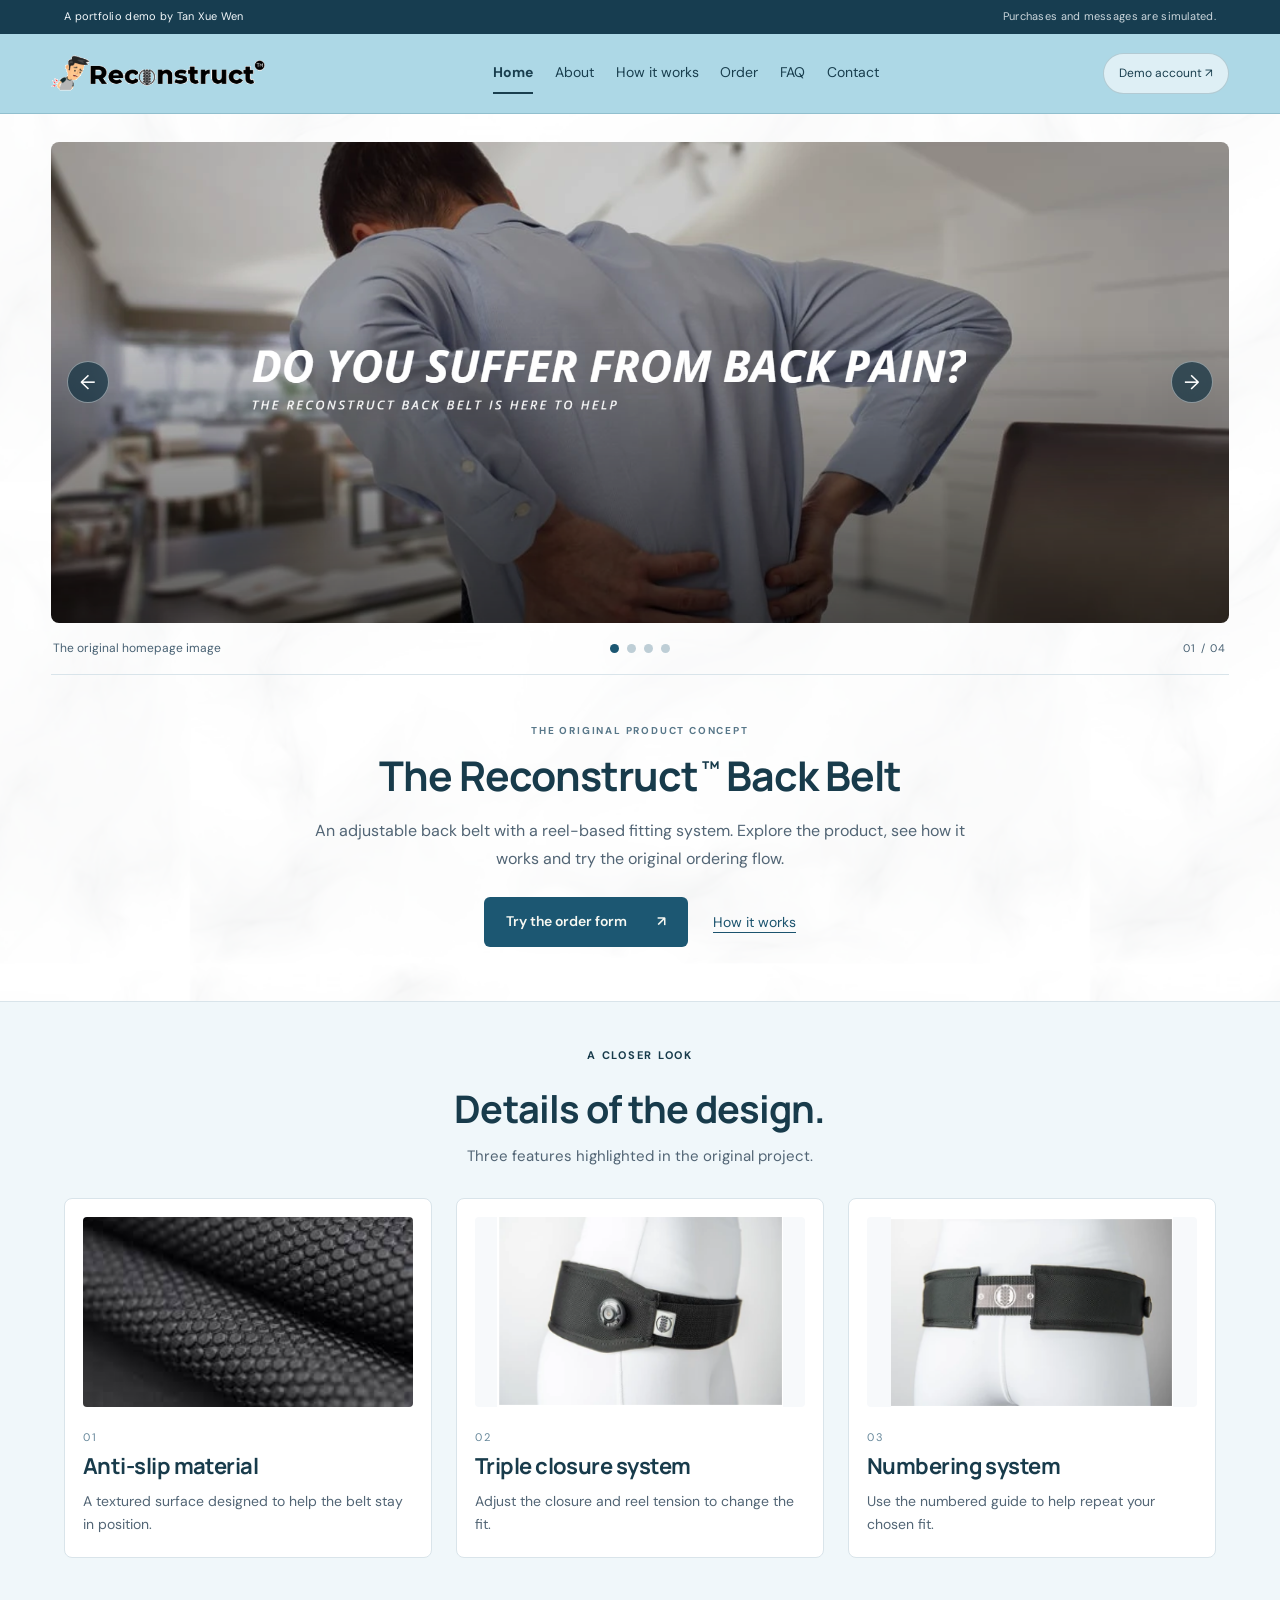
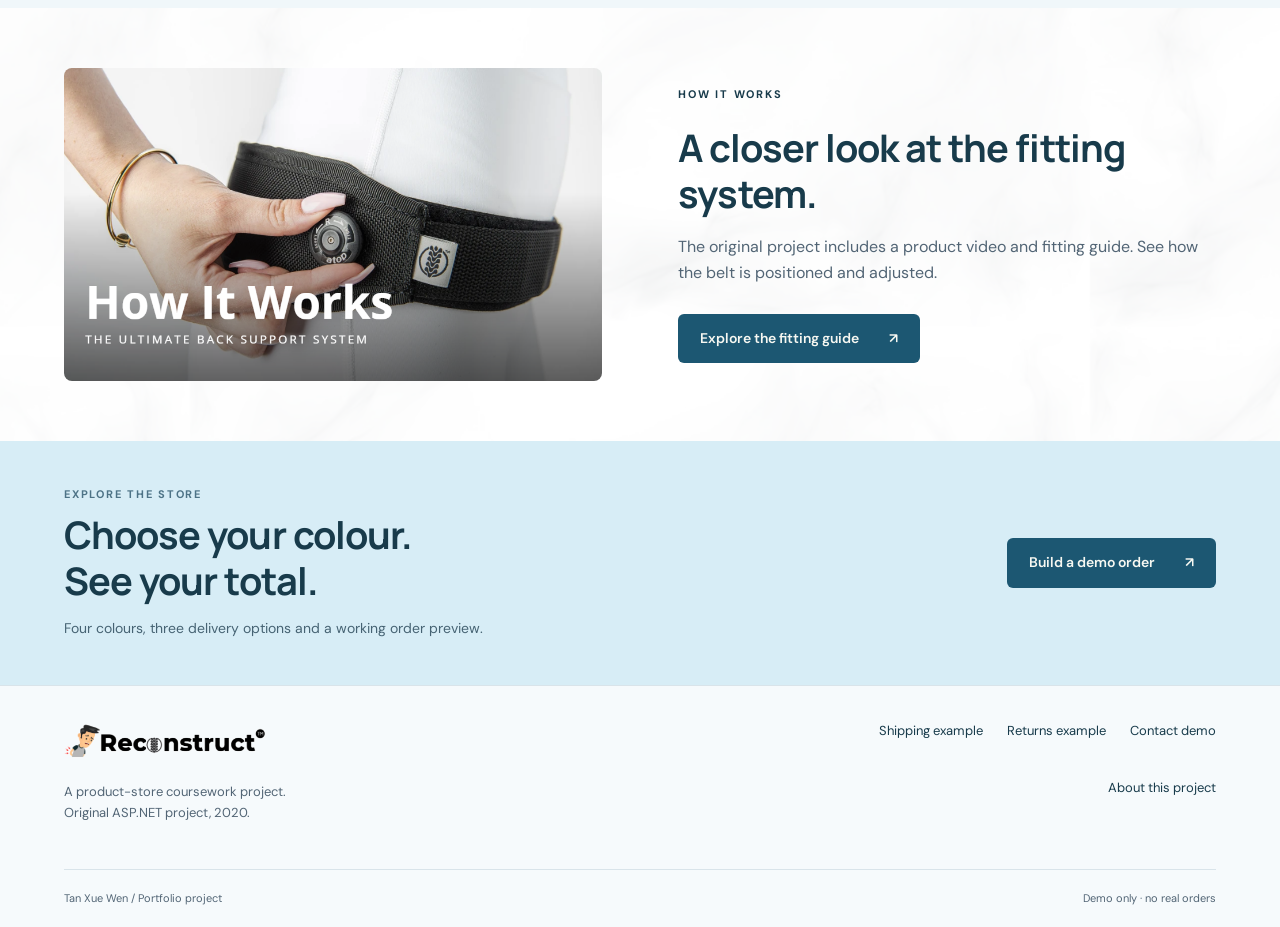
==== commit a1221b11: "Fix responsive top bar and restore original homepage first slide" ====
--- a/docs/index.html
+++ b/docs/index.html
@@ -1,6 +1,6 @@
-<!doctype html><html lang="en"><head><meta charset="utf-8"><meta name="viewport" content="width=device-width,initial-scale=1"><meta name="theme-color" content="#add8e6"><meta name="description" content="Reconstruct: an interactive product-store coursework demo by Tan Xue Wen."><title>Home — Reconstruct</title><link rel="icon" href="data:image/svg+xml,%3Csvg xmlns='http://www.w3.org/2000/svg' viewBox='0 0 32 32'%3E%3Crect rx='8' width='32' height='32' fill='%23183d35'/%3E%3Ctext x='8' y='25' font-size='25' fill='%23e5f0d3'%3ER%3C/text%3E%3C/svg%3E"><link rel="stylesheet" href="styles.css?v=20261004-refined-original"><script src="app.js?v=20261004-refined-original" defer></script></head><body><a class="skip" href="#main">Skip to content</a><div class="demo-bar">A portfolio demo by Tan Xue Wen <span>Purchases and messages are simulated.</span></div><header class="site-header"><a class="logo" href="index.html" aria-label="Reconstruct home"><img src="assets/original-logo.png" alt="Reconstruct"></a><button class="menu-button" aria-label="Open menu" aria-expanded="false" aria-controls="main-nav">Menu <span>+</span></button><nav id="main-nav" aria-label="Main navigation"><a href="index.html" aria-current="page">Home</a><a href="about.html">About</a><a href="how-it-works.html">How it works</a><a href="order.html">Order</a><a href="faq.html">FAQ</a><a href="contact.html">Contact</a></nav><a class="account-link" href="account.html" id="account-link">Demo account <span>↗</span></a></header><main id="main"><section class="original-showcase" aria-label="Product slideshow">
-  <div class="original-gallery"><img id="gallery-image" src="assets/original-banner.png" alt="Original Reconstruct Back Belt product banner"><button type="button" id="gallery-prev" aria-label="Previous product image">←</button><button type="button" id="gallery-next" aria-label="Next product image">→</button></div>
-  <div class="gallery-controls"><span id="gallery-caption" aria-live="polite">The Reconstruct Back Belt</span><div class="gallery-dots" aria-label="Choose product image"><button type="button" data-slide="0" aria-label="Show product banner" aria-pressed="true"></button><button type="button" data-slide="1" aria-label="Show belt view" aria-pressed="false"></button><button type="button" data-slide="2" aria-label="Show adjustment dial" aria-pressed="false"></button></div><span class="gallery-count" id="gallery-count">01 / 03</span></div>
+<!doctype html><html lang="en"><head><meta charset="utf-8"><meta name="viewport" content="width=device-width,initial-scale=1"><meta name="theme-color" content="#add8e6"><meta name="description" content="Reconstruct: an interactive product-store coursework demo by Tan Xue Wen."><title>Home — Reconstruct</title><link rel="icon" href="data:image/svg+xml,%3Csvg xmlns='http://www.w3.org/2000/svg' viewBox='0 0 32 32'%3E%3Crect rx='8' width='32' height='32' fill='%23183d35'/%3E%3Ctext x='8' y='25' font-size='25' fill='%23e5f0d3'%3ER%3C/text%3E%3C/svg%3E"><link rel="stylesheet" href="styles.css?v=20261004-header-home-v3"><script src="app.js?v=20261004-header-home-v3" defer></script></head><body><a class="skip" href="#main">Skip to content</a><div class="demo-bar">A portfolio demo by Tan Xue Wen <span>Purchases and messages are simulated.</span></div><header class="site-header"><a class="logo" href="index.html" aria-label="Reconstruct home"><img src="assets/original-logo.png" alt="Reconstruct"></a><button class="menu-button" aria-label="Open menu" aria-expanded="false" aria-controls="main-nav">Menu <span>+</span></button><nav id="main-nav" aria-label="Main navigation"><a href="index.html" aria-current="page">Home</a><a href="about.html">About</a><a href="how-it-works.html">How it works</a><a href="order.html">Order</a><a href="faq.html">FAQ</a><a href="contact.html">Contact</a></nav><a class="account-link" href="account.html" id="account-link">Demo account <span>↗</span></a></header><main id="main"><section class="original-showcase" aria-label="Product slideshow">
+  <div class="original-gallery"><img id="gallery-image" src="assets/original-home.png" alt="Original homepage banner showing a man holding his lower back"><button type="button" id="gallery-prev" aria-label="Previous product image">←</button><button type="button" id="gallery-next" aria-label="Next product image">→</button></div>
+  <div class="gallery-controls"><span id="gallery-caption" aria-live="polite">The original homepage image</span><div class="gallery-dots" aria-label="Choose product image"><button type="button" data-slide="0" aria-label="Show original homepage image" aria-pressed="true"></button><button type="button" data-slide="1" aria-label="Show product banner" aria-pressed="false"></button><button type="button" data-slide="2" aria-label="Show belt view" aria-pressed="false"></button><button type="button" data-slide="3" aria-label="Show adjustment dial" aria-pressed="false"></button></div><span class="gallery-count" id="gallery-count">01 / 04</span></div>
 </section>
 <section class="product-intro"><p class="eyebrow">THE ORIGINAL PRODUCT CONCEPT</p><h1>The Reconstruct<span>™</span> Back Belt</h1><p class="lead">An adjustable back belt with a reel-based fitting system. Explore the product, see how it works and try the original ordering flow.</p><div class="actions"><a class="button" href="order.html">Try the order form <span>↗</span></a><a class="text-link" href="how-it-works.html">How it works</a></div></section>
 <section class="section product-features"><div class="section-heading"><p class="eyebrow">A CLOSER LOOK</p><h2>Details of the design.</h2><p>Three features highlighted in the original project.</p></div><div class="feature-cards"><article><img src="assets/anti-slip.jpg" alt="Close-up of the belt's textured fabric" loading="lazy"><span class="feature-number">01</span><h3>Anti-slip material</h3><p>A textured surface designed to help the belt stay in position.</p></article><article><img src="assets/closure.png" alt="Front view of the belt's closure and adjustment dial" loading="lazy"><span class="feature-number">02</span><h3>Triple closure system</h3><p>Adjust the closure and reel tension to change the fit.</p></article><article><img src="assets/numbering.png" alt="Belt laid open with its numbered fitting guide visible" loading="lazy"><span class="feature-number">03</span><h3>Numbering system</h3><p>Use the numbered guide to help repeat your chosen fit.</p></article></div></section>
--- a/docs/styles.css
+++ b/docs/styles.css
@@ -1,9 +1,9 @@
 @import url('https://fonts.googleapis.com/css2?family=DM+Sans:wght@400;500;600;700&family=Manrope:wght@400;500;600;700;800&display=swap');
 :root{--ink:#163f52;--muted:#587069;--paper:#f7f8f2;--mint:#e1ead8;--line:#183d3529;--orange:#bb5731;--sans:'DM Sans',Arial,sans-serif;--display:'Manrope',Arial,sans-serif}
-*{box-sizing:border-box}body{margin:0;background:var(--paper);color:var(--ink);font-family:var(--sans);line-height:1.6}h1,h2,h3,p{margin:0}h1,h2,h3{font-family:var(--display);line-height:1.15;letter-spacing:-.05em}a{color:inherit;text-decoration:none}button,input,select,textarea{font:inherit}button,a,input,select,textarea{outline-offset:4px}button{cursor:pointer}img{display:block;max-width:100%}[hidden]{display:none!important}:focus-visible{outline:3px solid var(--orange)}.skip{position:absolute;top:8px;left:15px;z-index:50;background:white;padding:8px 16px;transform:translateY(-180%)}.skip:focus{transform:none}.demo-bar{background:var(--ink);color:#e7efdf;padding:9px 5vw;display:flex;justify-content:space-between;font-size:12px;letter-spacing:.015em}.demo-bar span{opacity:.82}.site-header{padding:26px 5vw;display:flex;align-items:center;justify-content:space-between;gap:25px;border-bottom:1px solid var(--line)}.logo{font:800 27px var(--display);letter-spacing:-.07em}.logo>span{font:12px var(--sans);vertical-align:top;margin-left:3px}.site-header nav{display:flex;gap:24px;font-size:14px}.site-header nav a{position:relative;white-space:nowrap}.site-header nav a[aria-current]{font-weight:700}.site-header nav a[aria-current]:after{content:'';position:absolute;left:0;right:0;bottom:-8px;height:2px;background:var(--ink)}.account-link{font-size:13px;border:1px solid var(--line);padding:9px 14px;border-radius:30px;white-space:nowrap;max-width:200px;overflow:hidden;text-overflow:ellipsis}.account-link span{padding-left:8px}.menu-button{display:none}.hero{padding:45px 5vw 60px;display:grid;grid-template-columns:1.1fr 1fr;gap:6vw;align-items:center;max-width:1500px;margin:auto;min-height:610px}.eyebrow{font-size:11px;letter-spacing:.16em;font-weight:700;margin-bottom:23px;line-height:1.5}.hero h1{font-size:clamp(46px,5vw,78px);line-height:1.07;letter-spacing:-.065em}.hero h1 em{font-style:normal;color:#60836b}.lead{font-size:17px;color:var(--muted);line-height:1.7;max-width:490px;margin-top:25px}.actions{display:flex;align-items:center;gap:25px;flex-wrap:wrap;margin-top:30px}.button{border:0;display:inline-flex;align-items:center;justify-content:space-between;gap:30px;background:var(--ink);color:#f7f8f2;padding:16px 23px;border-radius:5px;font-size:14px;font-weight:600;line-height:1.4}.button:hover{background:#2f584c}.button.light{background:#e3eddb;color:var(--ink)}.text-link,.text-button{font-size:14px;text-decoration:underline;text-underline-offset:5px}.text-button{border:0;padding:0;background:none;color:var(--ink)}.hero-details{display:flex;gap:0;font-size:11px;color:var(--muted);margin-top:42px}.hero-details span{padding:0 15px;border-left:1px solid var(--line)}.hero-details span:first-child{padding-left:0;border:0}.hero-product{background:#e6ece0;position:relative;border-radius:12px;padding:26px}.product-index{position:absolute;top:22px;left:23px;font-size:10px;letter-spacing:.12em;z-index:1}.hero-product>img{width:100%;height:365px;object-fit:cover;mix-blend-mode:multiply;border-radius:4px}.gallery-controls{display:flex;justify-content:space-between;align-items:center;gap:15px;margin-top:18px;font-size:13px}.gallery-controls>div{display:flex;gap:8px}.gallery-controls button{border:1px solid #183d3535;border-radius:50%;width:36px;height:36px;background:none;color:var(--ink);font-size:17px}.gallery-controls button:hover{background:var(--paper)}.feature-strip{padding:35px 5vw;display:grid;grid-template-columns:repeat(3,1fr);gap:40px;background:var(--mint)}.feature-strip>div{padding-left:25px;border-left:1px solid #183d3530;position:relative}.feature-strip>div:first-child{padding-left:0;border:0}.feature-strip span{display:block;font-size:10px;letter-spacing:.12em;margin-bottom:12px}.feature-strip h2{font-size:24px}.feature-strip p{font-size:14px;color:var(--muted);margin-top:9px}.section{padding:65px 5vw;max-width:1500px;margin:auto}.split{display:grid;grid-template-columns:1fr 1fr;gap:8vw;align-items:center}.section h2{font-size:clamp(30px,3.2vw,48px)}.section p:not(.eyebrow){color:var(--muted);margin:18px 0;max-width:560px}.split>img{width:100%;border-radius:8px}.split .text-link{display:inline-block;margin-top:15px}.cta{background:var(--ink);color:var(--paper);padding:65px 5vw;display:flex;align-items:center;justify-content:space-between;gap:40px}.cta .eyebrow{margin:0;color:#bccfb4}.cta h2{font-size:clamp(40px,4vw,60px)}footer{padding:50px 5vw 20px;display:grid;grid-template-columns:1fr 1fr;gap:45px;border-top:1px solid var(--line)}.footer-brand p{font-size:13px;color:var(--muted);margin-top:13px}.footer-links{display:flex;justify-content:flex-end;align-items:flex-start;flex-wrap:wrap;gap:12px 24px;font-size:13px;max-width:400px;justify-self:end}.footer-note{grid-column:1/-1;display:flex;justify-content:space-between;gap:20px;border-top:1px solid var(--line);padding-top:20px;font-size:11px;color:var(--muted)}.page-intro{padding:65px 5vw 25px;max-width:1500px;margin:auto}.page-intro h1{font-size:clamp(46px,5vw,72px)}.page-intro.compact{padding-bottom:0}.wide-image{width:100%;border-radius:8px}.project-notes{background:var(--mint);max-width:none}.note-grid{display:grid;grid-template-columns:repeat(3,1fr);gap:40px;margin-top:40px}.note-grid h3{font-size:24px}.note-grid p{font-size:15px}.order-layout{display:grid;grid-template-columns:1fr 1.2fr;align-items:start;gap:8vw}.order-summary{position:sticky;top:25px;border:1px solid var(--line);padding:26px;border-radius:10px;background:white}.order-summary>img{width:100%;max-height:300px;object-fit:contain;margin-bottom:24px}.order-summary h2{font-size:36px}.order-summary small{font:13px var(--sans);letter-spacing:0;color:var(--muted)}.order-summary .eyebrow{margin-bottom:14px}.order-summary dl{margin-top:30px}.order-summary dl>div{display:flex;justify-content:space-between;gap:20px;padding:12px 0;border-bottom:1px solid var(--line);font-size:14px}.order-summary dd{margin:0}.order-summary dl .total{font-size:20px;font-weight:700;padding-top:18px}.small{font-size:12px!important;color:var(--muted)}.form-top{display:flex;align-items:center;justify-content:space-between;gap:20px;margin-bottom:12px}.form-top h2,form h2{font-size:26px}.field{margin-bottom:20px;min-width:0}.field>label{display:block;font-weight:600;font-size:14px;margin-bottom:8px}.field input,.field select,.field textarea{display:block;width:100%;background:#fff;border:1px solid #183d3540;padding:12px 14px;border-radius:5px;color:var(--ink);font-size:16px;line-height:1.5}.field input:focus,.field select:focus,.field textarea:focus{border-color:var(--ink)}.field-pair{display:grid;grid-template-columns:1fr 1fr;gap:20px}.form-hint{font-size:12px;color:var(--muted);margin:0 0 20px!important;display:block}.field .form-hint{margin-top:7px!important}.form-section-title{margin:35px 0 24px}fieldset{padding:0;border:0;margin:0 0 28px}legend{font-weight:600;font-size:14px;margin-bottom:12px}.colour-options{display:flex;gap:10px;flex-wrap:wrap}.colour-options label{display:flex;align-items:center;gap:7px;padding:9px 11px;background:#fff;border:1px solid var(--line);border-radius:5px;font-size:13px}.colour-options span{width:13px;height:13px;border-radius:50%;background:var(--swatch)}input[type=radio],input[type=checkbox]{accent-color:var(--ink);width:16px;height:16px;flex-shrink:0}.shipping-options label{display:flex;align-items:center;gap:12px;border:1px solid var(--line);padding:13px;border-radius:5px;background:#fff;margin-bottom:9px;font-size:14px}.shipping-options label small{display:block;color:var(--muted);font-size:12px}.shipping-options strong{margin-left:auto;font-size:13px}.check-field{display:flex;align-items:center;gap:10px;font-size:13px;margin-bottom:24px}.form-actions{display:flex;align-items:center;gap:25px;flex-wrap:wrap}.form-result{background:var(--mint);border:1px solid #183d3545;border-radius:8px;padding:22px;margin-top:25px!important;color:var(--ink)!important}.form-result h3{font-size:24px;margin-bottom:16px}.form-result p{color:var(--ink)!important}.faq-list{max-width:1000px}.faq-list details{padding:24px 0;border-bottom:1px solid var(--line)}.faq-list summary{display:flex;justify-content:space-between;gap:25px;cursor:pointer;list-style:none;font-size:20px;font-weight:600;line-height:1.4}.faq-list summary::-webkit-details-marker{display:none}.faq-list summary span{font-weight:400;font-size:25px;flex-shrink:0}.faq-list details[open] summary span{transform:rotate(45deg)}.faq-list .text-link{display:inline-block;margin-top:32px}.contact-layout{display:grid;grid-template-columns:.8fr 1fr;gap:12vw}.contact-layout form{max-width:580px}.account-section{max-width:760px;margin-left:0}.account-section .small{margin-top:30px}.policy{max-width:1000px;margin-left:0}.policy table{width:100%;border-collapse:collapse;margin:30px 0;text-align:left;font-size:15px}.policy th,.policy td{border-bottom:1px solid var(--line);padding:15px 10px}.policy th{font-size:12px;color:var(--muted)}
+*{box-sizing:border-box}body{margin:0;background:var(--paper);color:var(--ink);font-family:var(--sans);line-height:1.6}h1,h2,h3,p{margin:0}h1,h2,h3{font-family:var(--display);line-height:1.15;letter-spacing:-.05em}a{color:inherit;text-decoration:none}button,input,select,textarea{font:inherit}button,a,input,select,textarea{outline-offset:4px}button{cursor:pointer}img{display:block;max-width:100%}[hidden]{display:none!important}:focus-visible{outline:3px solid var(--orange)}.skip{position:absolute;top:8px;left:15px;z-index:50;background:white;padding:8px 16px;transform:translateY(-180%)}.skip:focus{transform:none}.demo-bar{background:var(--ink);color:#e7efdf;padding:9px 5vw;display:flex;justify-content:space-between;font-size:12px;letter-spacing:.015em}.demo-bar span{opacity:.82}.logo{font:800 27px var(--display);letter-spacing:-.07em}.logo>span{font:12px var(--sans);vertical-align:top;margin-left:3px}.hero{padding:45px 5vw 60px;display:grid;grid-template-columns:1.1fr 1fr;gap:6vw;align-items:center;max-width:1500px;margin:auto;min-height:610px}.eyebrow{font-size:11px;letter-spacing:.16em;font-weight:700;margin-bottom:23px;line-height:1.5}.hero h1{font-size:clamp(46px,5vw,78px);line-height:1.07;letter-spacing:-.065em}.hero h1 em{font-style:normal;color:#60836b}.lead{font-size:17px;color:var(--muted);line-height:1.7;max-width:490px;margin-top:25px}.actions{display:flex;align-items:center;gap:25px;flex-wrap:wrap;margin-top:30px}.button{border:0;display:inline-flex;align-items:center;justify-content:space-between;gap:30px;background:var(--ink);color:#f7f8f2;padding:16px 23px;border-radius:5px;font-size:14px;font-weight:600;line-height:1.4}.button:hover{background:#2f584c}.button.light{background:#e3eddb;color:var(--ink)}.text-link,.text-button{font-size:14px;text-decoration:underline;text-underline-offset:5px}.text-button{border:0;padding:0;background:none;color:var(--ink)}.hero-details{display:flex;gap:0;font-size:11px;color:var(--muted);margin-top:42px}.hero-details span{padding:0 15px;border-left:1px solid var(--line)}.hero-details span:first-child{padding-left:0;border:0}.hero-product{background:#e6ece0;position:relative;border-radius:12px;padding:26px}.product-index{position:absolute;top:22px;left:23px;font-size:10px;letter-spacing:.12em;z-index:1}.hero-product>img{width:100%;height:365px;object-fit:cover;mix-blend-mode:multiply;border-radius:4px}.gallery-controls{display:flex;justify-content:space-between;align-items:center;gap:15px;margin-top:18px;font-size:13px}.gallery-controls>div{display:flex;gap:8px}.gallery-controls button{border:1px solid #183d3535;border-radius:50%;width:36px;height:36px;background:none;color:var(--ink);font-size:17px}.gallery-controls button:hover{background:var(--paper)}.feature-strip{padding:35px 5vw;display:grid;grid-template-columns:repeat(3,1fr);gap:40px;background:var(--mint)}.feature-strip>div{padding-left:25px;border-left:1px solid #183d3530;position:relative}.feature-strip>div:first-child{padding-left:0;border:0}.feature-strip span{display:block;font-size:10px;letter-spacing:.12em;margin-bottom:12px}.feature-strip h2{font-size:24px}.feature-strip p{font-size:14px;color:var(--muted);margin-top:9px}.section{padding:65px 5vw;max-width:1500px;margin:auto}.split{display:grid;grid-template-columns:1fr 1fr;gap:8vw;align-items:center}.section h2{font-size:clamp(30px,3.2vw,48px)}.section p:not(.eyebrow){color:var(--muted);margin:18px 0;max-width:560px}.split>img{width:100%;border-radius:8px}.split .text-link{display:inline-block;margin-top:15px}.cta{background:var(--ink);color:var(--paper);padding:65px 5vw;display:flex;align-items:center;justify-content:space-between;gap:40px}.cta .eyebrow{margin:0;color:#bccfb4}.cta h2{font-size:clamp(40px,4vw,60px)}footer{padding:50px 5vw 20px;display:grid;grid-template-columns:1fr 1fr;gap:45px;border-top:1px solid var(--line)}.footer-brand p{font-size:13px;color:var(--muted);margin-top:13px}.footer-links{display:flex;justify-content:flex-end;align-items:flex-start;flex-wrap:wrap;gap:12px 24px;font-size:13px;max-width:400px;justify-self:end}.footer-note{grid-column:1/-1;display:flex;justify-content:space-between;gap:20px;border-top:1px solid var(--line);padding-top:20px;font-size:11px;color:var(--muted)}.page-intro{padding:65px 5vw 25px;max-width:1500px;margin:auto}.page-intro h1{font-size:clamp(46px,5vw,72px)}.page-intro.compact{padding-bottom:0}.wide-image{width:100%;border-radius:8px}.project-notes{background:var(--mint);max-width:none}.note-grid{display:grid;grid-template-columns:repeat(3,1fr);gap:40px;margin-top:40px}.note-grid h3{font-size:24px}.note-grid p{font-size:15px}.order-layout{display:grid;grid-template-columns:1fr 1.2fr;align-items:start;gap:8vw}.order-summary{position:sticky;top:25px;border:1px solid var(--line);padding:26px;border-radius:10px;background:white}.order-summary>img{width:100%;max-height:300px;object-fit:contain;margin-bottom:24px}.order-summary h2{font-size:36px}.order-summary small{font:13px var(--sans);letter-spacing:0;color:var(--muted)}.order-summary .eyebrow{margin-bottom:14px}.order-summary dl{margin-top:30px}.order-summary dl>div{display:flex;justify-content:space-between;gap:20px;padding:12px 0;border-bottom:1px solid var(--line);font-size:14px}.order-summary dd{margin:0}.order-summary dl .total{font-size:20px;font-weight:700;padding-top:18px}.small{font-size:12px!important;color:var(--muted)}.form-top{display:flex;align-items:center;justify-content:space-between;gap:20px;margin-bottom:12px}.form-top h2,form h2{font-size:26px}.field{margin-bottom:20px;min-width:0}.field>label{display:block;font-weight:600;font-size:14px;margin-bottom:8px}.field input,.field select,.field textarea{display:block;width:100%;background:#fff;border:1px solid #183d3540;padding:12px 14px;border-radius:5px;color:var(--ink);font-size:16px;line-height:1.5}.field input:focus,.field select:focus,.field textarea:focus{border-color:var(--ink)}.field-pair{display:grid;grid-template-columns:1fr 1fr;gap:20px}.form-hint{font-size:12px;color:var(--muted);margin:0 0 20px!important;display:block}.field .form-hint{margin-top:7px!important}.form-section-title{margin:35px 0 24px}fieldset{padding:0;border:0;margin:0 0 28px}legend{font-weight:600;font-size:14px;margin-bottom:12px}.colour-options{display:flex;gap:10px;flex-wrap:wrap}.colour-options label{display:flex;align-items:center;gap:7px;padding:9px 11px;background:#fff;border:1px solid var(--line);border-radius:5px;font-size:13px}.colour-options span{width:13px;height:13px;border-radius:50%;background:var(--swatch)}input[type=radio],input[type=checkbox]{accent-color:var(--ink);width:16px;height:16px;flex-shrink:0}.shipping-options label{display:flex;align-items:center;gap:12px;border:1px solid var(--line);padding:13px;border-radius:5px;background:#fff;margin-bottom:9px;font-size:14px}.shipping-options label small{display:block;color:var(--muted);font-size:12px}.shipping-options strong{margin-left:auto;font-size:13px}.check-field{display:flex;align-items:center;gap:10px;font-size:13px;margin-bottom:24px}.form-actions{display:flex;align-items:center;gap:25px;flex-wrap:wrap}.form-result{background:var(--mint);border:1px solid #183d3545;border-radius:8px;padding:22px;margin-top:25px!important;color:var(--ink)!important}.form-result h3{font-size:24px;margin-bottom:16px}.form-result p{color:var(--ink)!important}.faq-list{max-width:1000px}.faq-list details{padding:24px 0;border-bottom:1px solid var(--line)}.faq-list summary{display:flex;justify-content:space-between;gap:25px;cursor:pointer;list-style:none;font-size:20px;font-weight:600;line-height:1.4}.faq-list summary::-webkit-details-marker{display:none}.faq-list summary span{font-weight:400;font-size:25px;flex-shrink:0}.faq-list details[open] summary span{transform:rotate(45deg)}.faq-list .text-link{display:inline-block;margin-top:32px}.contact-layout{display:grid;grid-template-columns:.8fr 1fr;gap:12vw}.contact-layout form{max-width:580px}.account-section{max-width:760px;margin-left:0}.account-section .small{margin-top:30px}.policy{max-width:1000px;margin-left:0}.policy table{width:100%;border-collapse:collapse;margin:30px 0;text-align:left;font-size:15px}.policy th,.policy td{border-bottom:1px solid var(--line);padding:15px 10px}.policy th{font-size:12px;color:var(--muted)}
 @media(min-width:1500px){.demo-bar,.site-header,.feature-strip,.cta,footer{padding-left:max(5vw,calc((100vw - 1350px)/2));padding-right:max(5vw,calc((100vw - 1350px)/2))}}
-@media(max-width:1050px){.site-header{gap:15px}.site-header nav{gap:15px;font-size:13px}.logo{font-size:23px}.account-link{font-size:12px;padding:8px 11px}.hero{gap:4vw}.hero h1{font-size:55px}.hero-product>img{height:310px}.hero-details{flex-wrap:wrap;gap:10px;font-size:10px}.hero-details span{padding:0 10px}.order-layout{gap:5vw}.form-top{align-items:flex-start;flex-direction:column;gap:10px}}
-@media(max-width:760px){.demo-bar{padding:9px 6vw;font-size:10px;display:block;text-align:center}.demo-bar span{display:none}.site-header{padding:22px 6vw;flex-wrap:wrap;position:relative}.logo{font-size:24px}.menu-button{display:flex;align-items:center;gap:12px;margin-left:auto;border:0;background:none;color:var(--ink);font-size:13px;padding:8px}.site-header nav{display:none;order:5;width:100%;flex-wrap:wrap;padding:12px 0 5px;gap:20px}.site-header nav.open{display:flex}.account-link{font-size:11px;max-width:145px}.hero{padding:38px 6vw 40px;grid-template-columns:1fr;gap:35px;min-height:0}.hero h1{font-size:clamp(40px,9vw,60px);letter-spacing:-.065em}.hero .eyebrow{margin-bottom:18px}.lead{font-size:16px;margin-top:22px}.hero-details{margin-top:27px;font-size:11px;gap:8px}.hero-product{padding:20px}.hero-product>img{height:290px}.actions{gap:22px}.feature-strip{padding:30px 6vw;grid-template-columns:1fr;gap:25px}.feature-strip>div,.feature-strip>div:first-child{padding-left:40px;border:0}.feature-strip span{position:absolute;left:0;top:7px}.feature-strip h2{font-size:23px}.section{padding:40px 6vw}.split{grid-template-columns:1fr;gap:28px}.section h2{font-size:34px}.cta{padding:45px 6vw;display:block}.cta h2{font-size:44px;margin:20px 0 26px}footer{padding:35px 6vw 20px;grid-template-columns:1fr;gap:25px}.footer-links{justify-self:start;justify-content:flex-start}.footer-note{font-size:10px;flex-wrap:wrap;gap:6px}.page-intro{padding:40px 6vw 15px}.page-intro h1{font-size:45px}.note-grid{grid-template-columns:1fr;gap:15px}.order-layout{grid-template-columns:1fr;gap:35px}.order-summary{position:static;padding:20px}.order-summary>img{height:180px}.order-summary h2{font-size:32px}.form-top{flex-direction:row;align-items:center}.form-top h2{font-size:24px}.form-top .text-button{font-size:12px}.field-pair{gap:12px}.field select{padding:12px 8px;font-size:14px}.form-result{padding:18px}.contact-layout{grid-template-columns:1fr;gap:20px}.faq-list summary{font-size:18px}.policy table{font-size:12px}.policy th,.policy td{padding:12px 5px}}
+@media(max-width:1050px){.logo{font-size:23px}.hero{gap:4vw}.hero h1{font-size:55px}.hero-product>img{height:310px}.hero-details{flex-wrap:wrap;gap:10px;font-size:10px}.hero-details span{padding:0 10px}.order-layout{gap:5vw}.form-top{align-items:flex-start;flex-direction:column;gap:10px}}
+@media(max-width:760px){.demo-bar{padding:9px 6vw;font-size:10px;display:block;text-align:center}.demo-bar span{display:none}.logo{font-size:24px}.hero{padding:38px 6vw 40px;grid-template-columns:1fr;gap:35px;min-height:0}.hero h1{font-size:clamp(40px,9vw,60px);letter-spacing:-.065em}.hero .eyebrow{margin-bottom:18px}.lead{font-size:16px;margin-top:22px}.hero-details{margin-top:27px;font-size:11px;gap:8px}.hero-product{padding:20px}.hero-product>img{height:290px}.actions{gap:22px}.feature-strip{padding:30px 6vw;grid-template-columns:1fr;gap:25px}.feature-strip>div,.feature-strip>div:first-child{padding-left:40px;border:0}.feature-strip span{position:absolute;left:0;top:7px}.feature-strip h2{font-size:23px}.section{padding:40px 6vw}.split{grid-template-columns:1fr;gap:28px}.section h2{font-size:34px}.cta{padding:45px 6vw;display:block}.cta h2{font-size:44px;margin:20px 0 26px}footer{padding:35px 6vw 20px;grid-template-columns:1fr;gap:25px}.footer-links{justify-self:start;justify-content:flex-start}.footer-note{font-size:10px;flex-wrap:wrap;gap:6px}.page-intro{padding:40px 6vw 15px}.page-intro h1{font-size:45px}.note-grid{grid-template-columns:1fr;gap:15px}.order-layout{grid-template-columns:1fr;gap:35px}.order-summary{position:static;padding:20px}.order-summary>img{height:180px}.order-summary h2{font-size:32px}.form-top{flex-direction:row;align-items:center}.form-top h2{font-size:24px}.form-top .text-button{font-size:12px}.field-pair{gap:12px}.field select{padding:12px 8px;font-size:14px}.form-result{padding:18px}.contact-layout{grid-template-columns:1fr;gap:20px}.faq-list summary{font-size:18px}.policy table{font-size:12px}.policy th,.policy td{padding:12px 5px}}
 @media(prefers-reduced-motion:reduce){*,*:before,*:after{scroll-behavior:auto!important;transition:none!important;animation:none!important}}
 
 /* Preserve the original identity while improving spacing and responsiveness. */
@@ -11,11 +11,11 @@
 body{background:#f5f9fb url('assets/marble.jpg') center top/900px auto repeat;color:var(--ink)}
 main{background:rgba(255,255,255,.88);max-width:1440px;margin:0 auto}
 .demo-bar{background:#173d50;color:#f3f8fb;padding-top:8px;padding-bottom:8px;font-size:11px;letter-spacing:.025em}
-.site-header{background:#add8e6;padding:20px max(4vw,calc((100vw - 1440px)/2));border-bottom:1px solid #91bfce;gap:24px}
+
 .logo{display:inline-flex;align-items:center;flex-shrink:0}.logo img{display:block;width:218px;height:auto;max-width:100%}
-.site-header nav{gap:23px;font-size:14px}.site-header nav a{padding:9px 0;position:relative;color:#193e4e}
-.site-header nav a[aria-current=page]{font-weight:700;border-bottom:2px solid #193e4e}
-.account-link{background:rgba(255,255,255,.6);border-color:#315b6e55;padding:11px 15px;white-space:nowrap}
+
+
+
 h1,h2,h3{letter-spacing:-.025em}h1{line-height:1.15}h2{line-height:1.2}.lead{line-height:1.75}
 .button{background:#1c5772;border-radius:6px;padding:15px 22px}.button:hover{background:#154357}
 .button.light{background:white;color:#173d50}.text-link,.text-button{color:#1b536e}
@@ -45,9 +45,35 @@
 .page-intro+.section{padding-top:30px}.section h2{font-size:clamp(28px,3vw,38px)}.note-grid h3{font-size:22px}.project-notes{background:#e9f5fa}
 .order-summary{top:20px;background:#fff}.order-summary dl .total{color:#1c5772}.form-result{background:#e9f5fa;border-color:#a4c4d4}
 .field input,.field select,.field textarea{border-color:#bacdd7}.field input:focus,.field select:focus,.field textarea:focus{border-color:#1c5772}
-@media(max-width:1100px){.site-header{gap:18px}.logo img{width:185px}.site-header nav{gap:17px;font-size:13px}.account-link{font-size:12px;padding:9px 11px}}
-@media(max-width:900px){.site-header{flex-wrap:wrap;padding:18px 5vw}.menu-button{display:flex;align-items:center;gap:12px;margin-left:auto;border:0;background:none;color:var(--ink);font-size:13px;padding:8px}.site-header nav{display:none;order:5;width:100%;flex-wrap:wrap;padding:12px 0 2px;gap:12px 24px}.site-header nav.open{display:flex}.feature-cards{gap:14px}.feature-cards img{height:150px}.feature-cards h3{font-size:19px}}
-@media(max-width:760px){.demo-bar{padding:9px 5vw}.site-header{gap:12px}.logo img{width:170px}.account-link{padding:8px 10px;font-size:10px}.menu-button{font-size:12px;padding:6px;gap:5px}.original-showcase{padding:16px 5vw 0}.original-gallery>img{aspect-ratio:3.25;object-fit:contain}.original-gallery>button{width:31px;height:31px;font-size:15px}#gallery-prev{left:8px}#gallery-next{right:8px}.original-showcase .gallery-controls{padding:13px 0;gap:12px;font-size:10px;grid-template-columns:1fr auto}.gallery-count{display:none}.gallery-dots{gap:7px}.product-intro{padding:30px 6vw 35px}.product-intro h1{font-size:30px}.product-intro .lead{font-size:15px}.product-intro .actions{gap:20px}.button{font-size:13px;padding:14px 18px}.feature-cards{grid-template-columns:1fr;gap:16px}.feature-cards article{padding:18px}.feature-cards img{height:200px}.feature-cards h3{font-size:22px}.product-features{padding-top:30px;padding-bottom:35px}.section-heading h2{font-size:28px}.original-guide{padding-top:35px;padding-bottom:35px;gap:25px}.original-guide h2{font-size:28px}.cta{padding:32px 6vw}.cta h2{font-size:30px}.cta>.button{margin-top:24px}.page-intro{padding:30px 6vw 10px}.page-intro h1{font-size:36px}.page-intro+.section{padding-top:20px}.section h2{font-size:28px}.footer-brand .logo img{width:180px}}
-@media(max-width:370px){.logo img{width:145px}.site-header{gap:8px}.account-link{font-size:9px;padding:7px}.product-intro h1{font-size:27px}}
+@media(max-width:1100px){.logo img{width:185px}}
+@media(max-width:900px){.feature-cards{gap:14px}.feature-cards img{height:150px}.feature-cards h3{font-size:19px}}
+@media(max-width:760px){.demo-bar{padding:9px 5vw}.logo img{width:170px}.original-showcase{padding:16px 5vw 0}.original-gallery>img{aspect-ratio:3.25;object-fit:contain}.original-gallery>button{width:31px;height:31px;font-size:15px}#gallery-prev{left:8px}#gallery-next{right:8px}.original-showcase .gallery-controls{padding:13px 0;gap:12px;font-size:10px;grid-template-columns:1fr auto}.gallery-count{display:none}.gallery-dots{gap:7px}.product-intro{padding:30px 6vw 35px}.product-intro h1{font-size:30px}.product-intro .lead{font-size:15px}.product-intro .actions{gap:20px}.button{font-size:13px;padding:14px 18px}.feature-cards{grid-template-columns:1fr;gap:16px}.feature-cards article{padding:18px}.feature-cards img{height:200px}.feature-cards h3{font-size:22px}.product-features{padding-top:30px;padding-bottom:35px}.section-heading h2{font-size:28px}.original-guide{padding-top:35px;padding-bottom:35px;gap:25px}.original-guide h2{font-size:28px}.cta{padding:32px 6vw}.cta h2{font-size:30px}.cta>.button{margin-top:24px}.page-intro{padding:30px 6vw 10px}.page-intro h1{font-size:36px}.page-intro+.section{padding-top:20px}.section h2{font-size:28px}.footer-brand .logo img{width:180px}}
+@media(max-width:370px){.logo img{width:145px}.product-intro h1{font-size:27px}}
 
-@media(max-width:760px){.site-header>.account-link{display:none;order:6}.site-header:has(nav.open)>.account-link{display:inline-flex}.site-header{padding-top:17px;padding-bottom:17px}}
+@media(max-width:760px){}
+
+/* One navigation layout and one breakpoint on every page. */
+.site-header{position:sticky;top:0;z-index:50;display:grid;grid-template-columns:auto minmax(0,1fr) auto;align-items:center;gap:28px;padding:18px max(4vw,calc((100vw - 1440px)/2));background:#add8e6;border-bottom:1px solid #91bfce;min-height:78px}
+.site-header .logo{grid-column:1;min-width:0}.site-header .logo img{width:clamp(170px,18vw,218px);height:auto}
+.site-header nav{grid-column:2;justify-self:center;display:flex;align-items:center;gap:clamp(14px,1.7vw,24px);margin:0;padding:0;width:auto;font-size:14px;min-width:0}
+.site-header nav a{position:relative;padding:10px 0;border:0;border-bottom:2px solid transparent;color:#193e4e;white-space:nowrap;font-weight:400;text-decoration:none;line-height:1.4}
+.site-header nav a[aria-current="page"]{font-weight:700;border-bottom-color:#193e4e}.site-header nav a:hover{color:#0f2f3c;border-bottom-color:#193e4e55}
+.site-header nav a::after{content:none}.site-header .account-link{grid-column:3;justify-self:end;display:inline-flex;align-items:center;max-width:180px;overflow:hidden;text-overflow:ellipsis;white-space:nowrap;font-size:12px;line-height:1.4;padding:11px 15px;border:1px solid #315b6e40;border-radius:30px;background:#ffffff99;color:#193e4e}
+.site-header .account-link span{padding-left:8px}.site-header .account-link:hover{background:#fff}.site-header .menu-button{display:none}
+.site-header a:focus-visible,.site-header button:focus-visible{outline:3px solid #153e51;outline-offset:4px}
+main[id]{scroll-margin-top:100px}
+.original-gallery>img{aspect-ratio:2.45;object-fit:cover;object-position:center}
+.original-gallery>img[data-slide="1"]{object-fit:cover}.original-gallery>img[data-slide="2"],.original-gallery>img[data-slide="3"]{object-fit:contain;background:#f4f5f6}
+@media(max-width:1024px){
+  .site-header{grid-template-columns:minmax(0,1fr) auto;gap:0 20px;padding:14px 5vw;min-height:72px}
+  .site-header .logo{grid-column:1;grid-row:1;justify-self:start}.site-header .logo img{width:190px}
+  .site-header .menu-button{grid-column:2;grid-row:1;display:inline-flex;align-items:center;justify-content:center;gap:10px;min-width:80px;min-height:44px;margin:0;padding:10px 12px;border:1px solid #315b6e40;border-radius:6px;background:#ffffff60;color:#193e4e;font-size:13px}
+  .site-header .menu-button span{font-size:20px;line-height:1;width:15px}.site-header .menu-button:hover{background:#ffffffb0}
+  .site-header nav,.site-header .account-link{display:none}
+  .site-header.menu-open nav{display:grid;grid-template-columns:repeat(3,minmax(0,1fr));grid-column:1/-1;grid-row:2;justify-self:stretch;gap:8px 12px;width:100%;padding-top:17px;margin-top:14px;border-top:1px solid #91bfce}
+  .site-header.menu-open nav a{display:block;text-align:left;padding:12px 14px;min-height:44px;border:1px solid transparent;border-radius:6px;background:#ffffff40}
+  .site-header.menu-open nav a[aria-current="page"]{background:#ffffffa0;border-color:#315b6e40}.site-header.menu-open nav a:hover{background:#ffffffa0}
+  .site-header.menu-open .account-link{grid-column:1/-1;grid-row:3;display:inline-flex;justify-self:start;max-width:100%;margin-top:12px}
+}
+@media(max-width:600px){.site-header{gap:0 14px}.site-header .logo img{width:170px}.site-header.menu-open nav{grid-template-columns:repeat(2,minmax(0,1fr))}.original-gallery>img{aspect-ratio:2.45}.original-showcase .gallery-controls{column-gap:8px}}
+@media(max-width:370px){.site-header .logo img{width:145px}.site-header .menu-button{min-width:73px;padding:10px 9px}}
